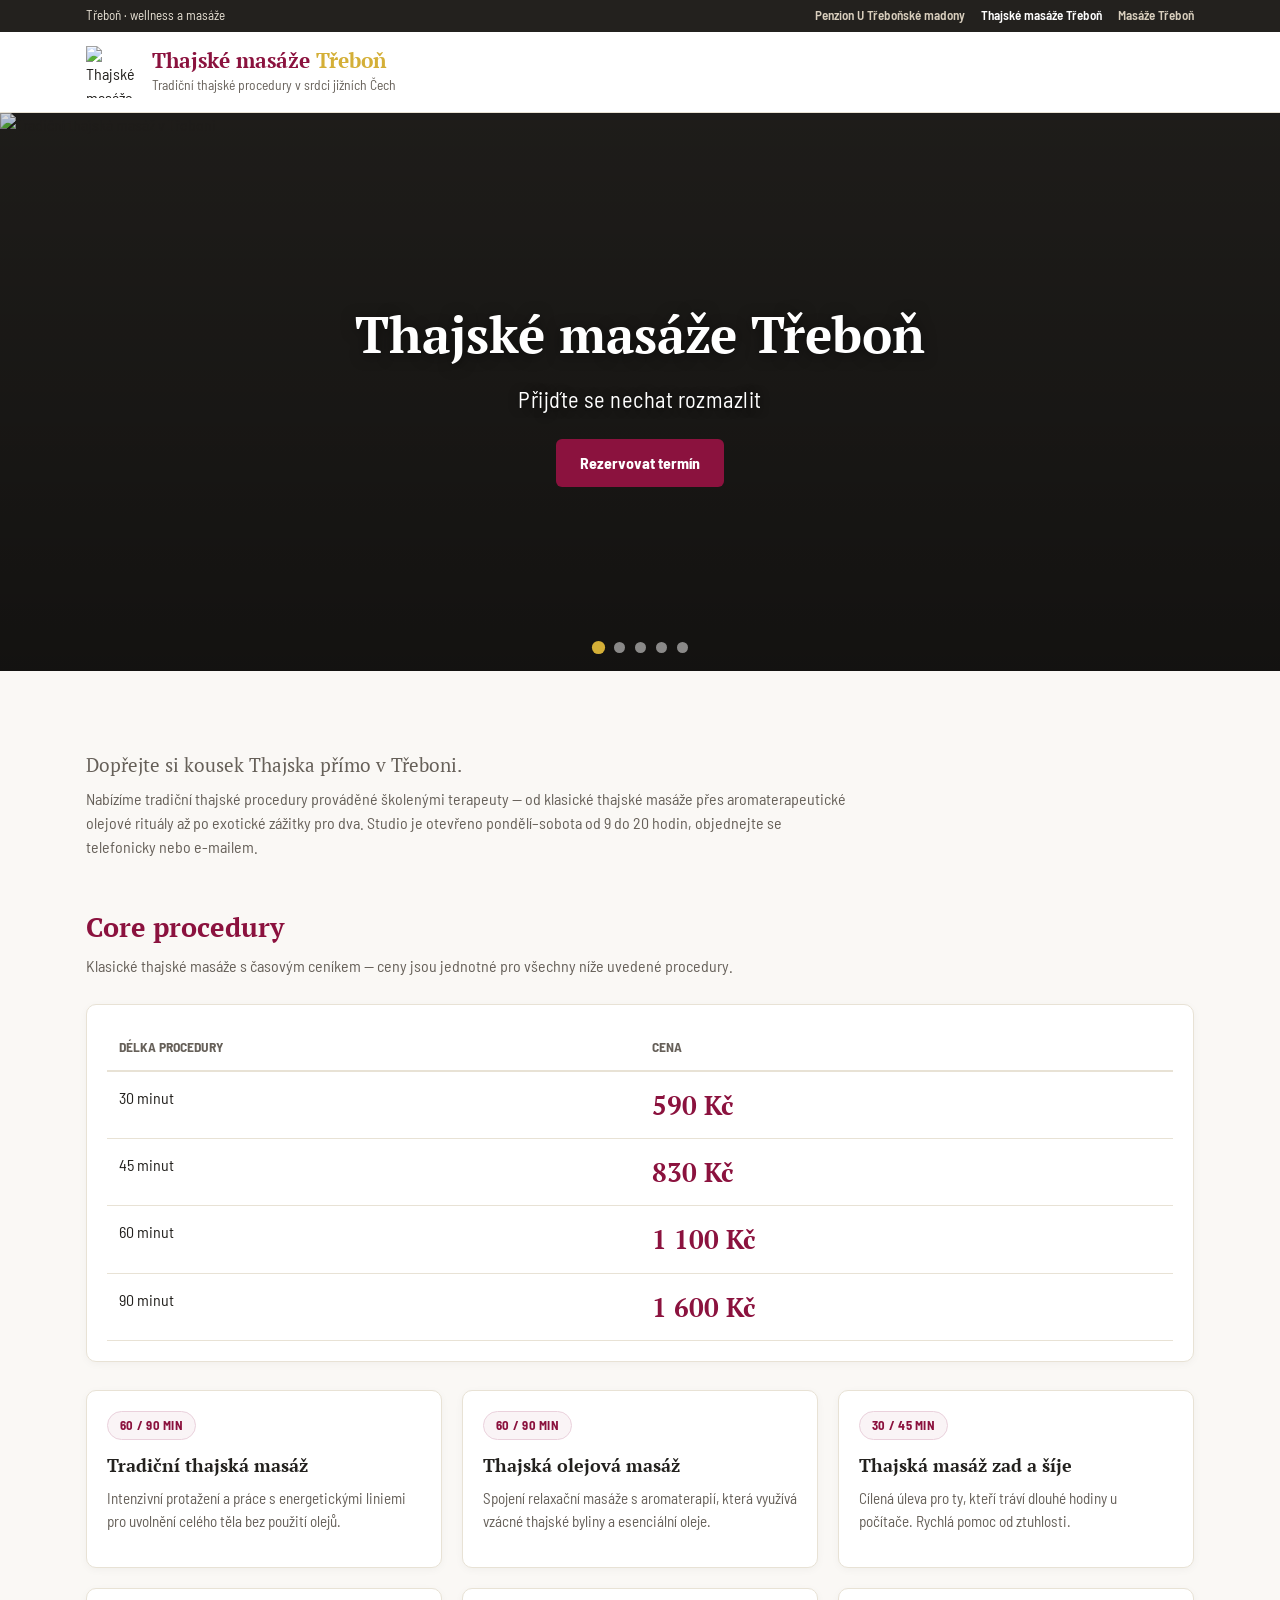
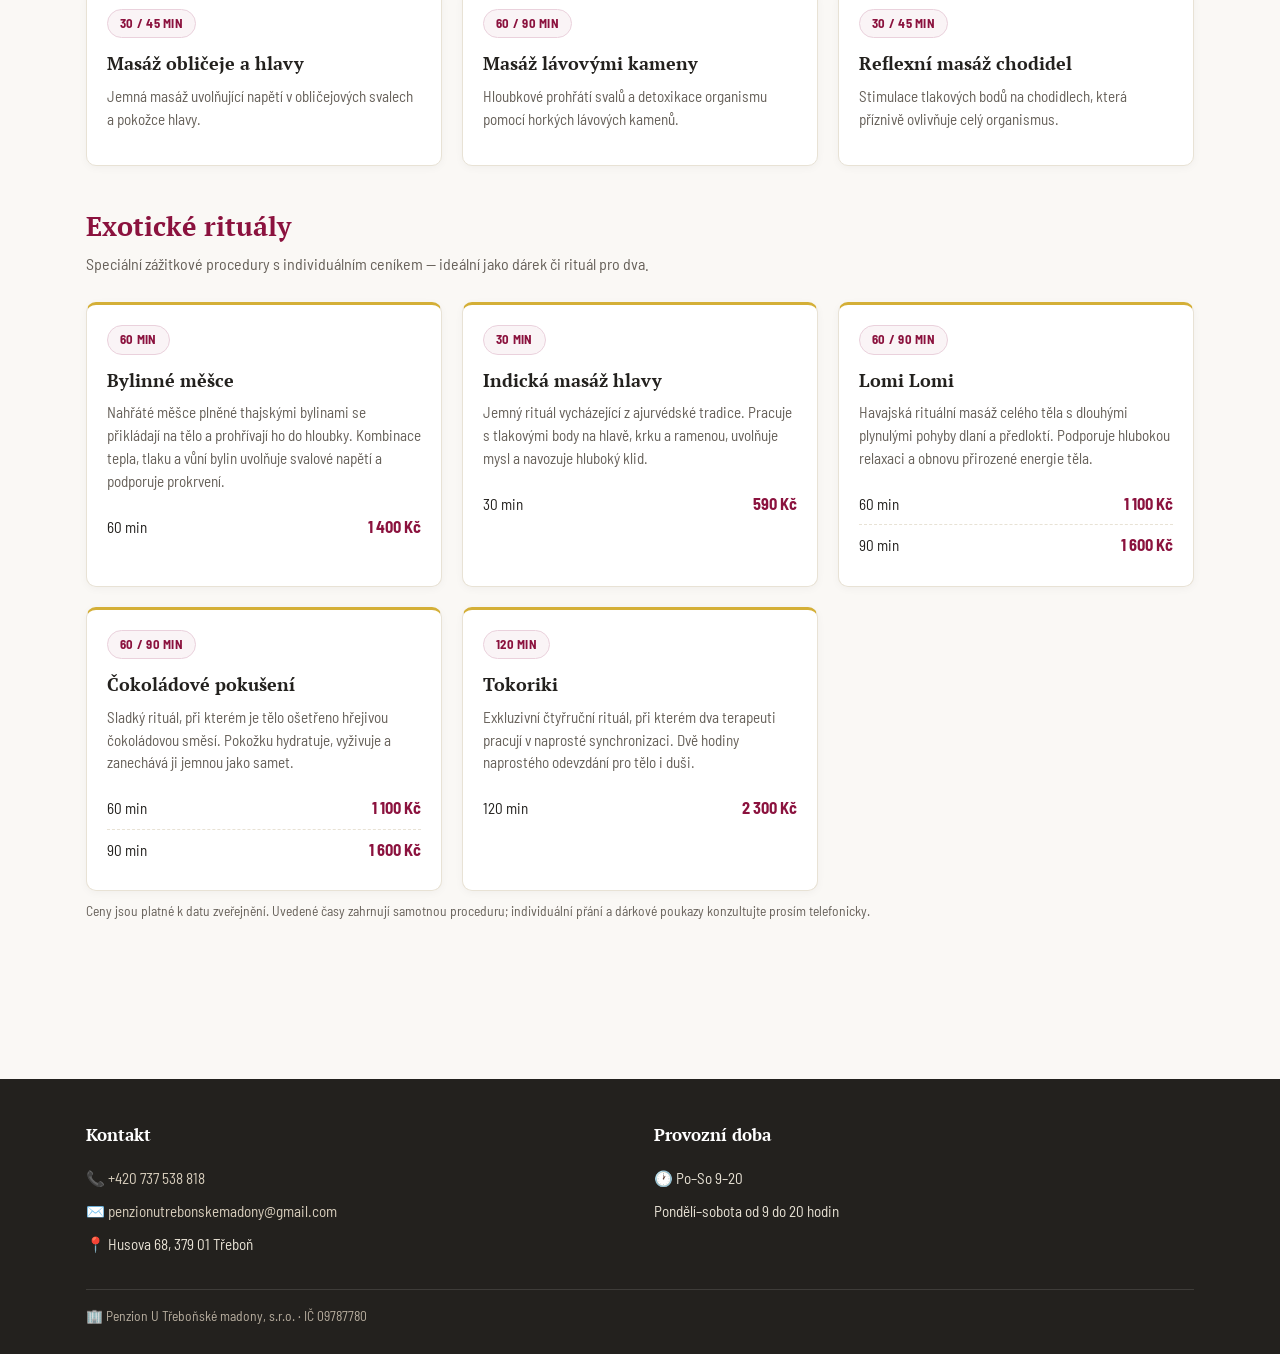
==== thai/index.html @ 55c466b2 "STEP-07: Thai SEO — JSON-LD, robots, sitemap, llms.txt, hreflang stubs" ====
<!DOCTYPE html>
<html lang="cs" data-site="thai">
<head>
  <meta charset="UTF-8">
  <meta name="viewport" content="width=device-width, initial-scale=1">
  <title>Thajské masáže Třeboň — tradiční thajské procedury | thajskemasaze-trebon.cz</title>
  <meta name="description" content="Thajské masáže v Třeboni — tradiční thajská masáž, olejová masáž, masáž lávovými kameny, exotické rituály. Otevřeno pondělí–sobota 9–20. Rezervace: +420 737 538 818.">
  <link rel="stylesheet" href="/css/design-system.css">

  <!-- ============================================================
       STEP-04 page layout — thai homepage (hero carousel, card grid,
       footer columns, spacing). Design tokens + components come from
       /css/design-system.css; page layout lives here until Phase C
       extracts common patterns into css/layout.css.
       ============================================================ -->
  <style>
    /* --- Header --- */
    .site-header {
      background: var(--color-white);
      border-bottom: 1px solid var(--color-border-light);
    }
    .header-inner {
      display: flex; align-items: center; gap: 14px;
      padding: 14px 16px;
    }
    .header-logo { width: 52px; height: 52px; flex-shrink: 0; }
    .header-title {
      font-family: var(--font-heading); font-size: 1.3rem; font-weight: 700;
      color: var(--domain-primary); margin: 0; line-height: 1.2;
    }
    .header-title span { color: var(--domain-secondary); }
    .header-tagline {
      margin: 2px 0 0; font-size: 0.85rem; color: var(--color-text-muted);
    }

    /* --- Hero carousel --- */
    .hero {
      position: relative; overflow: hidden;
      height: clamp(340px, 62vh, 580px);
      background: var(--color-text-dark);
    }
    .hero-slides { position: absolute; inset: 0; }
    .hero-slide {
      position: absolute; inset: 0; margin: 0;
      opacity: 0; transition: opacity 1.6s ease; pointer-events: none;
    }
    .hero-slide.is-active { opacity: 1; z-index: 1; pointer-events: auto; }
    .hero-slide img { width: 100%; height: 100%; object-fit: cover; display: block; }
    .hero-overlay {
      position: absolute; inset: 0; z-index: 2;
      display: flex; flex-direction: column; align-items: center; justify-content: center;
      text-align: center; color: var(--color-white);
      background: linear-gradient(180deg, rgba(0,0,0,0.15) 0%, rgba(0,0,0,0.45) 100%);
      padding: 24px;
    }
    .hero-overlay h1 {
      color: var(--color-white); margin: 0 0 10px;
      font-size: clamp(2rem, 5vw, 3.2rem);
      text-shadow: 0 2px 14px rgba(0, 0, 0, 0.5);
    }
    .hero-subtitle {
      margin: 0 0 22px; font-size: clamp(1.05rem, 2.4vw, 1.4rem);
      letter-spacing: 0.02em; text-shadow: 0 1px 10px rgba(0, 0, 0, 0.55);
    }
    .hero-dots {
      position: absolute; bottom: 18px; left: 0; right: 0; z-index: 3;
      display: flex; justify-content: center; gap: 10px;
    }
    .hero-dot {
      width: 11px; height: 11px; border-radius: 50%; border: none; padding: 0;
      background: rgba(255, 255, 255, 0.5); cursor: pointer;
      transition: background-color 0.2s ease, transform 0.2s ease;
    }
    .hero-dot:hover { background: rgba(255, 255, 255, 0.85); }
    .hero-dot.is-active { background: var(--domain-secondary); transform: scale(1.2); }

    /* --- Sections --- */
    .section { padding: 40px 0; }
    .section + .section { padding-top: 0; }
    .section h2 { color: var(--domain-primary); margin: 0 0 6px; font-size: 1.7rem; }
    .section-sub { color: var(--color-text-muted); margin: 0 0 26px; max-width: 720px; }
    .lead {
      font-family: var(--font-heading); font-size: 1.2rem;
      color: var(--color-text-dark); max-width: 760px; margin: 0 0 10px;
    }
    .intro p { color: var(--color-text-muted); max-width: 760px; margin: 0 0 8px; }

    /* --- Procedure cards --- */
    .card-grid {
      display: grid; grid-template-columns: 1fr; gap: 20px;
    }
    @media (min-width: 640px)  { .card-grid { grid-template-columns: repeat(2, 1fr); } }
    @media (min-width: 992px)  { .card-grid { grid-template-columns: repeat(3, 1fr); } }
    .card h3 { font-size: 1.12rem; margin: 0 0 8px; }
    .card .card-desc { color: var(--color-text-muted); font-size: 0.95rem; margin: 0 0 14px; }
    .price-card { margin-bottom: 28px; }
    .price-row {
      display: flex; justify-content: space-between; align-items: baseline;
      padding: 8px 0; border-bottom: 1px dashed var(--color-border-light);
      font-size: 0.95rem;
    }
    .price-row:last-child { border-bottom: 0; }
    .price-row strong { color: var(--domain-primary); font-size: 1.02rem; }
    .price-amount { color: var(--domain-primary); }
    .exotic-card { border-top: 3px solid var(--domain-secondary); }
    .price-note { font-size: 0.85rem; color: var(--color-text-muted); margin-top: 10px; }

    /* --- Footer --- */
    .site-footer {
      background: var(--color-text-dark); color: #E8E2D5;
      margin-top: 64px; padding: 44px 0 28px;
    }
    .site-footer h3 { color: var(--color-white); font-size: 1.05rem; margin: 0 0 14px; }
    .site-footer ul { list-style: none; margin: 0; padding: 0; }
    .site-footer li { padding: 5px 0; font-size: 0.95rem; }
    .site-footer a { color: #D8CEBD; text-decoration: none; }
    .site-footer a:hover { color: var(--color-white); text-decoration: underline; }
    .footer-grid { display: grid; grid-template-columns: 1fr; gap: 28px; }
    @media (min-width: 768px) { .footer-grid { grid-template-columns: 1fr 1fr; } }
    .footer-bottom {
      border-top: 1px solid rgba(255, 255, 255, 0.12);
      margin-top: 28px; padding-top: 16px;
      font-size: 0.85rem; color: #B9AFA0;
    }
  </style>

  <script src="/js/main.js" defer></script>

  <link rel="alternate" hreflang="cs" href="https://www.thajskemasaze-trebon.cz/">
  <link rel="alternate" hreflang="x-default" href="https://www.thajskemasaze-trebon.cz/">

  <script type="application/ld+json">
  {
    "@context": "https://schema.org",
    "@type": "HealthAndBeautyBusiness",
    "@id": "https://www.thajskemasaze-trebon.cz/#thai-spa",
    "name": "Thajské masáže Třeboň",
    "url": "https://www.thajskemasaze-trebon.cz",
    "telephone": "+420 737 538 818",
    "email": "penzionutrebonskemadony@gmail.com",
    "priceRange": "590–2300 CZK",
    "address": {"@type": "PostalAddress", "streetAddress": "Husova 68", "addressLocality": "Třeboň", "postalCode": "379 01", "addressCountry": "CZ"},
    "openingHoursSpecification": {"@type": "OpeningHoursSpecification", "dayOfWeek": ["Monday","Tuesday","Wednesday","Thursday","Friday","Saturday"], "opens": "09:00", "closes": "20:00"},
    "sameAs": ["https://utrebonskemadony.cz/#penzion", "https://masaze-trebon.cz/#wellness"]
  }
  </script>
</head>
<body>

  <!-- Synergy strip (Section 6.1) -->
  <nav class="synergy-bar" aria-label="Sesterské weby">
    <div class="container synergy-container">
      <span class="synergy-brand">Třeboň · wellness a masáže</span>
      <div class="synergy-links">
        <a class="synergy-link" href="https://utrebonskemadony.cz">Penzion U Třeboňské madony</a>
        <a class="synergy-link is-active" href="https://thajskemasaze-trebon.cz" aria-current="page">Thajské masáže Třeboň</a>
        <a class="synergy-link" href="https://masaze-trebon.cz">Masáže Třeboň</a>
      </div>
    </div>
  </nav>

  <!-- Header -->
  <header class="site-header">
    <div class="container header-inner">
      <img src="/img/garuda.png" alt="Thajské masáže Třeboň" class="header-logo">
      <div>
        <p class="header-title">Thajské masáže <span>Třeboň</span></p>
        <p class="header-tagline">Tradiční thajské procedury v srdci jižních Čech</p>
      </div>
    </div>
  </header>

  <!-- Hero carousel (8s interval, cross-fade — see /js/main.js) -->
  <section class="hero" aria-label="Úvodní prezentace">
    <div class="hero-slides" id="heroSlides" aria-roledescription="karusel">
      <figure class="hero-slide is-active">
        <img src="/img/photos/medium/209_medium.jpg" alt="Tradiční thajská masáž v Třeboni">
      </figure>
      <figure class="hero-slide" aria-hidden="true">
        <img src="/img/photos/medium/156_medium.jpg" alt="Relaxační thajská procedura — masáž">
      </figure>
      <figure class="hero-slide" aria-hidden="true">
        <img src="/img/photos/medium/192_medium.jpg" alt="Thajská masáž zad a šíje">
      </figure>
      <figure class="hero-slide" aria-hidden="true">
        <img src="/img/photos/medium/233_medium.jpg" alt="Masáž lávovými kameny — wellness v Třeboni">
      </figure>
      <figure class="hero-slide" aria-hidden="true">
        <img src="/img/photos/medium/175_medium.jpg" alt="Uvolňující masáž hlavy a obličeje">
      </figure>
    </div>
    <div class="hero-overlay">
      <h1>Thajské masáže Třeboň</h1>
      <p class="hero-subtitle">Přijďte se nechat rozmazlit</p>
      <a class="btn btn-primary hero-cta" href="mailto:penzionutrebonskemadony@gmail.com?subject=Rezervace%20masáže">Rezervovat termín</a>
    </div>
    <div class="hero-dots" id="heroDots" aria-label="Výběr fotografie"></div>
  </section>

  <main class="page-wrapper">

    <!-- Intro -->
    <section class="section intro">
      <div class="container">
        <p class="lead">Dopřejte si kousek Thajska přímo v Třeboni.</p>
        <p>Nabízíme tradiční thajské procedury prováděné školenými terapeuty — od klasické thajské masáže přes aromaterapeutické olejové rituály až po exotické zážitky pro dva. Studio je otevřeno pondělí–sobota od 9 do 20 hodin, objednejte se telefonicky nebo e-mailem.</p>
      </div>
    </section>

    <!-- Core procedures -->
    <section class="section" id="core">
      <div class="container">
        <h2>Core procedury</h2>
        <p class="section-sub">Klasické thajské masáže s časovým ceníkem — ceny jsou jednotné pro všechny níže uvedené procedury.</p>

        <div class="card price-card">
          <div class="card-body">
            <table class="price-table">
              <thead>
                <tr><th>Délka procedury</th><th>Cena</th></tr>
              </thead>
              <tbody>
                <tr><td>30 minut</td><td><strong class="price-amount">590 Kč</strong></td></tr>
                <tr><td>45 minut</td><td><strong class="price-amount">830 Kč</strong></td></tr>
                <tr><td>60 minut</td><td><strong class="price-amount">1 100 Kč</strong></td></tr>
                <tr><td>90 minut</td><td><strong class="price-amount">1 600 Kč</strong></td></tr>
              </tbody>
            </table>
          </div>
        </div>

        <div class="card-grid">
          <article class="card">
            <div class="card-body">
              <div class="badge-wrapper"><span class="badge badge-secondary">60 / 90 min</span></div>
              <h3>Tradiční thajská masáž</h3>
              <p class="card-desc">Intenzivní protažení a práce s energetickými liniemi pro uvolnění celého těla bez použití olejů.</p>
            </div>
          </article>

          <article class="card">
            <div class="card-body">
              <div class="badge-wrapper"><span class="badge badge-secondary">60 / 90 min</span></div>
              <h3>Thajská olejová masáž</h3>
              <p class="card-desc">Spojení relaxační masáže s aromaterapií, která využívá vzácné thajské byliny a esenciální oleje.</p>
            </div>
          </article>

          <article class="card">
            <div class="card-body">
              <div class="badge-wrapper"><span class="badge badge-secondary">30 / 45 min</span></div>
              <h3>Thajská masáž zad a šíje</h3>
              <p class="card-desc">Cílená úleva pro ty, kteří tráví dlouhé hodiny u počítače. Rychlá pomoc od ztuhlosti.</p>
            </div>
          </article>

          <article class="card">
            <div class="card-body">
              <div class="badge-wrapper"><span class="badge badge-secondary">30 / 45 min</span></div>
              <h3>Masáž obličeje a hlavy</h3>
              <p class="card-desc">Jemná masáž uvolňující napětí v obličejových svalech a pokožce hlavy.</p>
            </div>
          </article>

          <article class="card">
            <div class="card-body">
              <div class="badge-wrapper"><span class="badge badge-secondary">60 / 90 min</span></div>
              <h3>Masáž lávovými kameny</h3>
              <p class="card-desc">Hloubkové prohřátí svalů a detoxikace organismu pomocí horkých lávových kamenů.</p>
            </div>
          </article>

          <article class="card">
            <div class="card-body">
              <div class="badge-wrapper"><span class="badge badge-secondary">30 / 45 min</span></div>
              <h3>Reflexní masáž chodidel</h3>
              <p class="card-desc">Stimulace tlakových bodů na chodidlech, která příznivě ovlivňuje celý organismus.</p>
            </div>
          </article>
        </div>
      </div>
    </section>

    <!-- Exotic rituals -->
    <section class="section" id="exotic">
      <div class="container">
        <h2>Exotické rituály</h2>
        <p class="section-sub">Speciální zážitkové procedury s individuálním ceníkem — ideální jako dárek či rituál pro dva.</p>

        <div class="card-grid">
          <article class="card exotic-card">
            <div class="card-body">
              <div class="badge-wrapper"><span class="badge badge-secondary">60 min</span></div>
              <h3>Bylinné měšce</h3>
              <!-- TEMPORARY TEXT — will be polished later -->
              <p class="card-desc">Nahřáté měšce plněné thajskými bylinami se přikládají na tělo a prohřívají ho do hloubky. Kombinace tepla, tlaku a vůní bylin uvolňuje svalové napětí a podporuje prokrvení.</p>
              <div class="price-row"><span>60 min</span><strong>1 400 Kč</strong></div>
            </div>
          </article>

          <article class="card exotic-card">
            <div class="card-body">
              <div class="badge-wrapper"><span class="badge badge-secondary">30 min</span></div>
              <h3>Indická masáž hlavy</h3>
              <!-- TEMPORARY TEXT — will be polished later -->
              <p class="card-desc">Jemný rituál vycházející z ajurvédské tradice. Pracuje s tlakovými body na hlavě, krku a ramenou, uvolňuje mysl a navozuje hluboký klid.</p>
              <div class="price-row"><span>30 min</span><strong>590 Kč</strong></div>
            </div>
          </article>

          <article class="card exotic-card">
            <div class="card-body">
              <div class="badge-wrapper"><span class="badge badge-secondary">60 / 90 min</span></div>
              <h3>Lomi Lomi</h3>
              <!-- TEMPORARY TEXT — will be polished later -->
              <p class="card-desc">Havajská rituální masáž celého těla s dlouhými plynulými pohyby dlaní a předloktí. Podporuje hlubokou relaxaci a obnovu přirozené energie těla.</p>
              <div class="price-row"><span>60 min</span><strong>1 100 Kč</strong></div>
              <div class="price-row"><span>90 min</span><strong>1 600 Kč</strong></div>
            </div>
          </article>

          <article class="card exotic-card">
            <div class="card-body">
              <div class="badge-wrapper"><span class="badge badge-secondary">60 / 90 min</span></div>
              <h3>Čokoládové pokušení</h3>
              <!-- TEMPORARY TEXT — will be polished later -->
              <p class="card-desc">Sladký rituál, při kterém je tělo ošetřeno hřejivou čokoládovou směsí. Pokožku hydratuje, vyživuje a zanechává ji jemnou jako samet.</p>
              <div class="price-row"><span>60 min</span><strong>1 100 Kč</strong></div>
              <div class="price-row"><span>90 min</span><strong>1 600 Kč</strong></div>
            </div>
          </article>

          <article class="card exotic-card">
            <div class="card-body">
              <div class="badge-wrapper"><span class="badge badge-secondary">120 min</span></div>
              <h3>Tokoriki</h3>
              <!-- TEMPORARY TEXT — will be polished later -->
              <p class="card-desc">Exkluzivní čtyřruční rituál, při kterém dva terapeuti pracují v naprosté synchronizaci. Dvě hodiny naprostého odevzdání pro tělo i duši.</p>
              <div class="price-row"><span>120 min</span><strong>2 300 Kč</strong></div>
            </div>
          </article>
        </div>

        <p class="price-note">Ceny jsou platné k datu zveřejnění. Uvedené časy zahrnují samotnou proceduru; individuální přání a dárkové poukazy konzultujte prosím telefonicky.</p>
      </div>
    </section>

  </main>

  <!-- Footer -->
  <footer class="site-footer">
    <div class="container">
      <div class="footer-grid">
        <div class="footer-col">
          <h3>Kontakt</h3>
          <ul>
            <li>📞 <a href="tel:+420737538818">+420 737 538 818</a></li>
            <li>✉️ <a href="mailto:penzionutrebonskemadony@gmail.com">penzionutrebonskemadony@gmail.com</a></li>
            <li>📍 Husova 68, 379 01 Třeboň</li>
          </ul>
        </div>
        <div class="footer-col">
          <h3>Provozní doba</h3>
          <ul>
            <li>🕐 Po–So 9–20</li>
            <li>Pondělí–sobota od 9 do 20 hodin</li>
          </ul>
        </div>
      </div>
      <div class="footer-bottom">
        🏢 Penzion U Třeboňské madony, s.r.o. · IČ 09787780
      </div>
    </div>
  </footer>

</body>
</html>
---- css/design-system.css ----
/* ============================================================
   design-system.css — Shared stylesheet for all trebon-sites
   domains: penzion | thai | masaze
   Canonical source: NEW_V5_design_specification.md
   ============================================================ */

/* --- 1. @font-face Declarations (Section 2.5) --- */
@font-face {
  font-family: 'PT Serif';
  src: url('/fonts/pt-serif-400.woff2') format('woff2');
  font-weight: 400;
  font-display: swap;
}
@font-face {
  font-family: 'PT Serif';
  src: url('/fonts/pt-serif-700.woff2') format('woff2');
  font-weight: 700;
  font-display: swap;
}
@font-face {
  font-family: 'Barlow Semi Condensed';
  src: url('/fonts/barlow-semi-condensed-400.woff2') format('woff2');
  font-weight: 400;
  font-display: swap;
}
@font-face {
  font-family: 'Barlow Semi Condensed';
  src: url('/fonts/barlow-semi-condensed-600.woff2') format('woff2');
  font-weight: 600;
  font-display: swap;
}
@font-face {
  font-family: 'Barlow Semi Condensed';
  src: url('/fonts/barlow-semi-condensed-700.woff2') format('woff2');
  font-weight: 700;
  font-display: swap;
}

/* --- 2. :root Design Tokens (Section 2.3) --- */
:root {
  /* Typography */
  --font-heading: 'PT Serif', Georgia, serif;
  --font-body: 'Barlow Semi Condensed', -apple-system, BlinkMacSystemFont, sans-serif;

  /* Shared Neutrals */
  --color-bg-main: #FAF8F5;
  --color-text-dark: #23211E;
  --color-text-muted: #666059;
  --color-border-light: #E8E2D5;
  --color-border-dark: #D8D2C5;
  --color-white: #FFFFFF;
  --color-gold: #C5A059;
  --color-success: #2B8A3E;
  --color-error: #C92A2A;
  --color-error-bg: #FFF5F5;

  /* DOMAIN 1: utrebonskemadony.cz (Penzion) */
  --penzion-primary: #D9532F;
  --penzion-primary-hover: #B83E1E;
  --penzion-secondary: #E89A24;
  --penzion-accent-green: #3A6B52;
  --penzion-card-bg: #FDF4ED;
  --penzion-border: #F2D5C4;

  /* DOMAIN 2: thajskemasaze-trebon.cz (Thai Spa) */
  --thai-primary: #8B123E;
  --thai-primary-hover: #6E0E31;
  --thai-secondary: #D4AF37;
  --thai-accent-subtle: #6D1B48;
  --thai-card-bg: #FAF4F6;
  --thai-border: #EAD1DC;

  /* DOMAIN 3: masaze-trebon.cz (Classic Wellness JT) */
  --masaze-primary: #D86C45;
  --masaze-primary-hover: #B7522D;
  --masaze-secondary: #8C2424;
  --masaze-card-bg: #FAF0EC;
  --masaze-border: #EED7CE;

  /* Elevation Shadows */
  --shadow-sm: 0 2px 8px rgba(0, 0, 0, 0.04);
  --shadow-md: 0 8px 24px rgba(0, 0, 0, 0.06);
  --shadow-lg: 0 16px 40px rgba(0, 0, 0, 0.12);

  /* Border Radii */
  --radius-sm: 6px;
  --radius-md: 10px;
  --radius-lg: 16px;
  --radius-full: 9999px;
}

/* --- 3. [data-site] Alias Blocks (Section 2.3) --- */
[data-site="penzion"] {
  --domain-primary: var(--penzion-primary);
  --domain-primary-hover: var(--penzion-primary-hover);
  --domain-secondary: var(--penzion-secondary);
  --domain-card-bg: var(--penzion-card-bg);
  --domain-border: var(--penzion-border);
}
[data-site="thai"] {
  --domain-primary: var(--thai-primary);
  --domain-primary-hover: var(--thai-primary-hover);
  --domain-secondary: var(--thai-secondary);
  --domain-card-bg: var(--thai-card-bg);
  --domain-border: var(--thai-border);
}
[data-site="masaze"] {
  --domain-primary: var(--masaze-primary);
  --domain-primary-hover: var(--masaze-primary-hover);
  --domain-secondary: var(--masaze-secondary);
  --domain-card-bg: var(--masaze-card-bg);
  --domain-border: var(--masaze-border);
}

/* --- 4. Component CSS --- */

/* 4.1 Buttons (Section 4.6) */
.btn {
  display: inline-flex; align-items: center; justify-content: center;
  height: 48px; padding: 0 24px; border-radius: var(--radius-sm);
  font-family: var(--font-body); font-weight: 700; font-size: 1rem;
  text-decoration: none; border: none; cursor: pointer;
  transition: background-color 0.15s ease, transform 0.1s ease;
}
.btn-primary { background: var(--domain-primary); color: var(--color-white); }
.btn-primary:hover { background: var(--domain-primary-hover); }
.btn-primary:active { transform: translateY(1px); }
.btn-secondary {
  background: transparent; color: var(--domain-primary);
  border: 1.5px solid var(--domain-primary);
}
.btn-secondary:hover { background: var(--domain-card-bg); }

/* 4.2 Badges (Section 4.6) */
.badge-wrapper { display: flex; flex-wrap: wrap; gap: 8px; margin-bottom: 12px; }
.badge {
  display: inline-block; padding: 4px 12px; border-radius: var(--radius-full);
  font-size: 0.8rem; font-weight: 700; text-transform: uppercase; letter-spacing: 0.02em;
}
.badge-primary { background: var(--domain-primary); color: var(--color-white); }
.badge-secondary {
  background: var(--domain-card-bg); color: var(--domain-primary);
  border: 1px solid var(--domain-border);
}
.cross-perk-badge {
  display: inline-flex; align-items: center; gap: 6px; margin-top: 6px;
  font-size: 0.82rem; font-weight: 600; color: var(--color-success);
}

/* 4.3 Price Box / Table (Section 4.6) */
.price-box { margin: 16px 0; }
.price-amount {
  font-family: var(--font-heading); font-size: 1.6rem; font-weight: 700;
  color: var(--domain-primary);
}
.price-amount span {
  font-family: var(--font-body); font-size: 0.9rem; font-weight: 400;
  color: var(--color-text-muted);
}
.price-table { width: 100%; border-collapse: collapse; }
.price-table th {
  text-align: left; padding: 12px; font-size: 0.85rem; text-transform: uppercase;
  color: var(--color-text-muted); border-bottom: 2px solid var(--color-border-light);
}
.price-table td {
  padding: 14px 12px; border-bottom: 1px solid var(--color-border-light);
  vertical-align: top;
}

/* 4.4 Cards (Section 4.6) */
.card {
  background: var(--color-white); border: 1px solid var(--color-border-light);
  border-radius: var(--radius-md); box-shadow: var(--shadow-sm); overflow: hidden;
}
.card-body { padding: 20px; }
.brand-bar {
  display: flex; align-items: center; gap: 12px; padding: 16px 20px;
  background: var(--domain-card-bg);
}
.brand-bar img { width: 40px; height: 40px; flex-shrink: 0; }
.brand-info span {
  display: block; font-size: 0.8rem; color: var(--color-text-muted);
}

/* 4.5 Accordion (Section 4.6) */
.accordion-item { border-bottom: 1px solid var(--color-border-light); }
.accordion-header {
  display: flex; justify-content: space-between; align-items: center;
  padding: 16px 4px; cursor: pointer; font-weight: 700; list-style: none;
}
.accordion-header::-webkit-details-marker { display: none; }
.accordion-icon { color: var(--domain-primary); font-size: 1.3rem; line-height: 1; }
.accordion-item[open] .accordion-icon { transform: rotate(45deg); }
.accordion-content { padding: 0 4px 16px; color: var(--color-text-muted); }

/* 4.6 Safety / Callout Box (Section 4.6) */
.safety-box { display: grid; grid-template-columns: 1fr; gap: 16px; margin: 24px 0; }
@media (min-width: 768px) { .safety-box { grid-template-columns: 1fr 1fr; } }
.callout-indication, .callout-contraindication { padding: 16px; border-radius: var(--radius-md); }
.callout-indication { background: #F0F7F2; border: 1px solid #C7E0CE; }
.callout-contraindication { background: var(--color-error-bg); border: 1px solid #F3C6C6; }
.callout-title { font-weight: 700; margin-bottom: 8px; }
.callout-list { padding-left: 18px; }
.callout-list li { margin-bottom: 4px; }

/* 4.7 Testimonial Card (Section 4.6) */
.testimonial-card {
  background: var(--domain-card-bg);
  border-left: 3px solid var(--domain-primary);
  border-radius: var(--radius-md);
  padding: 20px 24px;
  margin: 0;
}
.testimonial-quote {
  font-family: var(--font-heading);
  font-size: 1.1rem;
  font-style: italic;
  color: var(--color-text-dark);
  margin-bottom: 12px;
}
.testimonial-author { display: flex; flex-direction: column; }
.testimonial-name { font-weight: 700; font-size: 0.9rem; }
.testimonial-meta { font-size: 0.82rem; color: var(--color-text-muted); }

/* 4.8 Bio Card (E-E-A-T) (Section 4.6) */
.bio-card {
  display: flex; gap: 16px; align-items: flex-start; padding: 20px;
  background: var(--domain-card-bg); border-radius: var(--radius-md);
}
.avatar-circle {
  width: 56px; height: 56px; border-radius: 50%; background: var(--domain-primary);
  color: var(--color-white); display: flex; align-items: center; justify-content: center;
  font-family: var(--font-heading); font-weight: 700; flex-shrink: 0; font-size: 1.1rem;
}
.bio-card h4 { font-family: var(--font-heading); }
.bio-card .role {
  color: var(--domain-primary); font-weight: 600; font-size: 0.9rem; margin: 2px 0 6px;
}
.bio-card .desc { color: var(--color-text-muted); font-size: 0.95rem; }

/* --- 5. Form Controls (Section 5.1) --- */
.form-group {
  display: flex; flex-direction: column; gap: 6px; margin-bottom: 16px;
}
.form-label {
  font-family: var(--font-body); font-size: 0.88rem; font-weight: 700;
  color: var(--color-text-dark);
}
.form-control {
  width: 100%; height: 48px; padding: 0 14px;
  background-color: var(--color-white); border: 1px solid var(--color-border-dark);
  border-radius: var(--radius-sm); font-family: var(--font-body);
  font-size: 1rem; color: var(--color-text-dark);
  transition: border-color 0.15s ease, box-shadow 0.15s ease;
}
.form-control:focus {
  outline: none; border-color: var(--domain-primary);
  box-shadow: 0 0 0 3px color-mix(in srgb, var(--domain-primary) 20%, transparent);
}
.form-control.is-invalid {
  border-color: var(--color-error);
  background-color: var(--color-error-bg);
}
.field-error-msg {
  font-size: 0.85rem; font-weight: 600; color: var(--color-error);
  display: flex; align-items: center; gap: 4px;
}

/* --- 6. Synergy Bar Navigation (Section 6.1) --- */
.synergy-bar {
  background-color: var(--color-text-dark);
  color: #E8E2D5;
  font-size: 0.82rem;
  padding: 6px 0;
}
.synergy-container {
  display: flex; align-items: center; justify-content: space-between;
}
.synergy-links { display: flex; gap: 16px; }
.synergy-link {
  color: #D8CEBD; text-decoration: none; font-weight: 600;
  transition: color 0.15s ease;
}
.synergy-link:hover,
.synergy-link.is-active { color: var(--color-white); }

/* --- 7. Accessibility (Section 8.1) --- */
:focus-visible {
  outline: 3px solid var(--domain-primary);
  outline-offset: 3px;
  border-radius: 4px;
}
:focus:not(:focus-visible) { outline: none; }

@media (prefers-reduced-motion: reduce) {
  *,
  *::before,
  *::after {
    animation-duration: 0.01ms !important;
    animation-iteration-count: 1 !important;
    transition-duration: 0.01ms !important;
    scroll-behavior: auto !important;
  }
}

/* --- 8. Responsive Layout (Section 9.2) --- */
*, *::before, *::after { box-sizing: border-box; }
.container { width: 100%; max-width: 1140px; margin: 0 auto; padding: 0 16px; }
.page-wrapper { padding: 24px 0 100px 0; }
@media (min-width: 992px) { .page-wrapper { padding: 40px 0; } }

.layout-grid { display: grid; grid-template-columns: 1fr; gap: 32px; }
@media (min-width: 992px) { .layout-grid { grid-template-columns: 1fr 380px; } }

/* Tablet sidebar card (768–991px) */
.tablet-sidebar-card { display: none; }
@media (min-width: 768px) and (max-width: 991px) {
  .tablet-sidebar-card {
    display: block; background: var(--color-white);
    border: 1px solid var(--color-border-light); border-radius: var(--radius-md);
    padding: 24px; margin-top: 24px; box-shadow: var(--shadow-sm);
  }
  .mobile-bottom-bar { display: none; }
}

/* Desktop sidebar (992px+) */
.desktop-sidebar { display: none; }
@media (min-width: 992px) {
  .desktop-sidebar { display: block; }
  .booking-card {
    position: sticky; top: 88px; background: var(--color-white);
    border: 1px solid var(--color-border-light); border-radius: var(--radius-md);
    padding: 24px; box-shadow: var(--shadow-md);
  }
}

/* Mobile bottom bar (< 768px) */
.mobile-bottom-bar {
  position: fixed; bottom: 0; left: 0; right: 0; z-index: 100;
  background: var(--color-white); border-top: 1px solid var(--color-border-light);
  padding: 12px 16px; display: flex; align-items: center;
  justify-content: space-between; box-shadow: 0 -4px 20px rgba(0,0,0,0.08);
}
@media (min-width: 768px) { .mobile-bottom-bar { display: none; } }

/* Mobile slide-up drawer */
.mobile-modal-overlay {
  position: fixed; inset: 0; background: rgba(0, 0, 0, 0.5); z-index: 200;
  opacity: 0; pointer-events: none; transition: opacity 0.25s ease;
}
.mobile-modal-overlay.is-active { opacity: 1; pointer-events: auto; }
.mobile-sheet {
  position: fixed; bottom: -100%; left: 0; right: 0; z-index: 201;
  background: var(--color-white); border-radius: var(--radius-lg) var(--radius-lg) 0 0;
  padding: 24px 20px 32px 20px;
  transition: bottom 0.3s cubic-bezier(0.4, 0, 0.2, 1);
}
.mobile-sheet.is-active { bottom: 0; }

/* --- 9. Season Matrix Table (Section 10.5.5) --- */
.price-caveat {
  font-size: 0.85rem; color: var(--color-text-muted); margin-top: 8px;
}
.season-matrix th { background: var(--domain-card-bg); }

/* --- 10. Punzen/base styles --- */
body {
  margin: 0; padding: 0;
  background-color: var(--color-bg-main);
  font-family: var(--font-body);
  color: var(--color-text-dark);
  line-height: 1.5;
}
h1, h2, h3, h4, h5, h6 { font-family: var(--font-heading); }
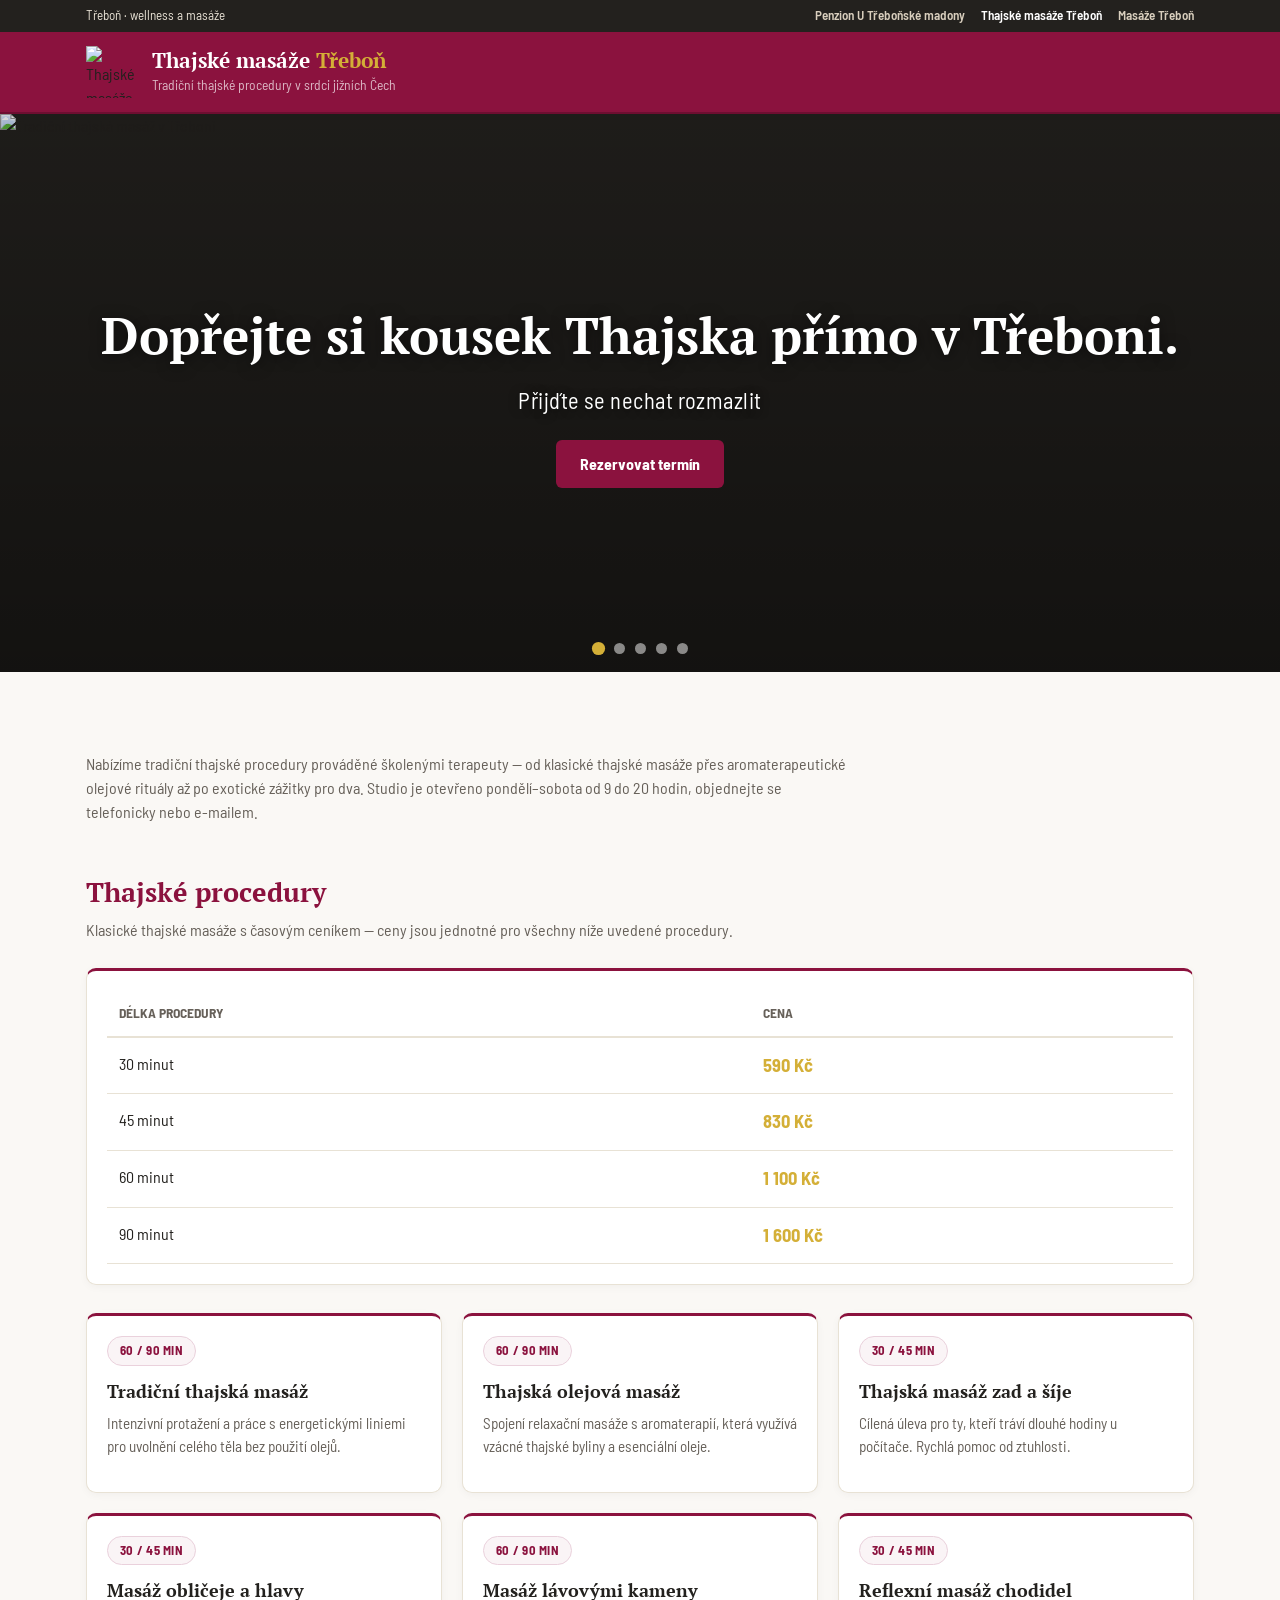
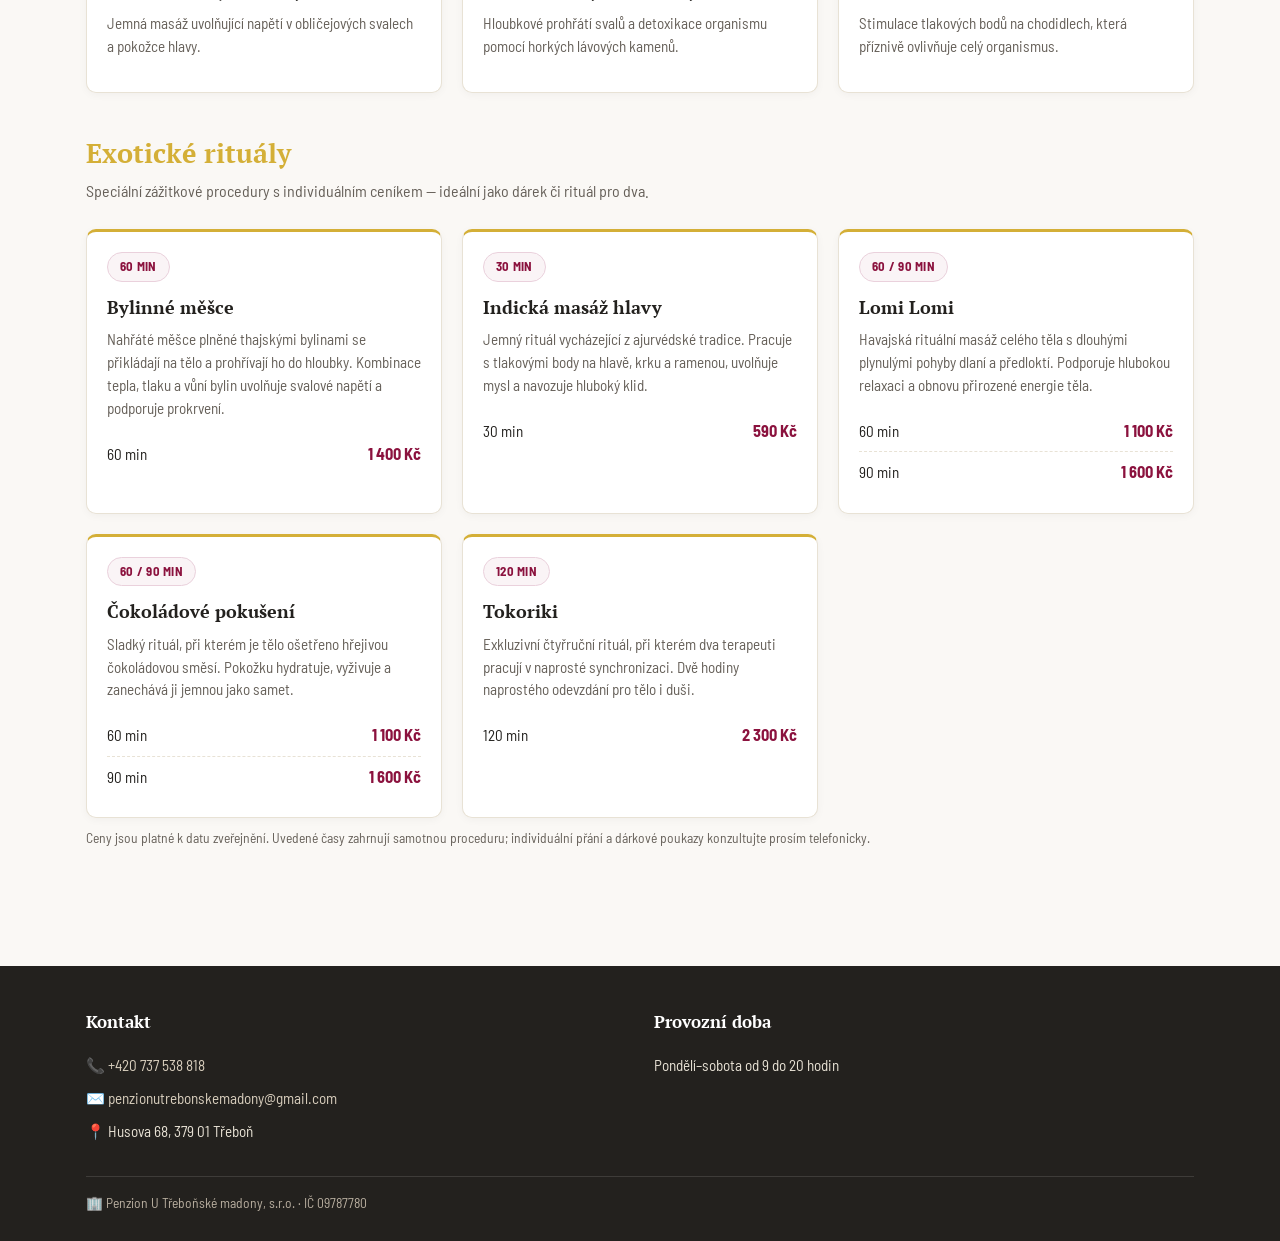
==== commit eb479bab: "STEP-04-REV1: Thai visual refinements — dark header, hero text, card borders, price scale, footer cl" ====
--- a/thai/index.html
+++ b/thai/index.html
@@ -16,8 +16,8 @@
   <style>
     /* --- Header --- */
     .site-header {
-      background: var(--color-white);
-      border-bottom: 1px solid var(--color-border-light);
+      background: var(--thai-primary);
+      border-bottom: 2px solid var(--thai-primary-hover);
     }
     .header-inner {
       display: flex; align-items: center; gap: 14px;
@@ -26,11 +26,11 @@
     .header-logo { width: 52px; height: 52px; flex-shrink: 0; }
     .header-title {
       font-family: var(--font-heading); font-size: 1.3rem; font-weight: 700;
-      color: var(--domain-primary); margin: 0; line-height: 1.2;
+      color: var(--color-white); margin: 0; line-height: 1.2;
     }
     .header-title span { color: var(--domain-secondary); }
     .header-tagline {
-      margin: 2px 0 0; font-size: 0.85rem; color: var(--color-text-muted);
+      margin: 2px 0 0; font-size: 0.85rem; color: rgba(255,255,255,0.7);
     }
 
     /* --- Hero carousel --- */
@@ -101,14 +101,23 @@
     }
     .price-row:last-child { border-bottom: 0; }
     .price-row strong { color: var(--domain-primary); font-size: 1.02rem; }
-    .price-amount { color: var(--domain-primary); }
+    .price-amount {
+      font-family: var(--font-body);
+      font-size: 1.15rem;
+      font-weight: 700;
+      color: var(--domain-secondary);
+    }
     .exotic-card { border-top: 3px solid var(--domain-secondary); }
+    /* Ruby top border for core procedure cards */
+    #core .card {
+      border-top: 3px solid var(--thai-primary);
+    }
     .price-note { font-size: 0.85rem; color: var(--color-text-muted); margin-top: 10px; }
 
     /* --- Footer --- */
     .site-footer {
       background: var(--color-text-dark); color: #E8E2D5;
-      margin-top: 64px; padding: 44px 0 28px;
+      margin-top: 24px; padding: 44px 0 28px;
     }
     .site-footer h3 { color: var(--color-white); font-size: 1.05rem; margin: 0 0 14px; }
     .site-footer ul { list-style: none; margin: 0; padding: 0; }
@@ -190,7 +199,7 @@
       </figure>
     </div>
     <div class="hero-overlay">
-      <h1>Thajské masáže Třeboň</h1>
+      <h1>Dopřejte si kousek Thajska přímo v Třeboni.</h1>
       <p class="hero-subtitle">Přijďte se nechat rozmazlit</p>
       <a class="btn btn-primary hero-cta" href="mailto:penzionutrebonskemadony@gmail.com?subject=Rezervace%20masáže">Rezervovat termín</a>
     </div>
@@ -202,7 +211,6 @@
     <!-- Intro -->
     <section class="section intro">
       <div class="container">
-        <p class="lead">Dopřejte si kousek Thajska přímo v Třeboni.</p>
         <p>Nabízíme tradiční thajské procedury prováděné školenými terapeuty — od klasické thajské masáže přes aromaterapeutické olejové rituály až po exotické zážitky pro dva. Studio je otevřeno pondělí–sobota od 9 do 20 hodin, objednejte se telefonicky nebo e-mailem.</p>
       </div>
     </section>
@@ -210,7 +218,7 @@
     <!-- Core procedures -->
     <section class="section" id="core">
       <div class="container">
-        <h2>Core procedury</h2>
+        <h2 style="color: var(--thai-primary)">Thajské procedury</h2>
         <p class="section-sub">Klasické thajské masáže s časovým ceníkem — ceny jsou jednotné pro všechny níže uvedené procedury.</p>
 
         <div class="card price-card">
@@ -284,7 +292,7 @@
     <!-- Exotic rituals -->
     <section class="section" id="exotic">
       <div class="container">
-        <h2>Exotické rituály</h2>
+        <h2 style="color: var(--domain-secondary)">Exotické rituály</h2>
         <p class="section-sub">Speciální zážitkové procedury s individuálním ceníkem — ideální jako dárek či rituál pro dva.</p>
 
         <div class="card-grid">
@@ -362,7 +370,6 @@
         <div class="footer-col">
           <h3>Provozní doba</h3>
           <ul>
-            <li>🕐 Po–So 9–20</li>
             <li>Pondělí–sobota od 9 do 20 hodin</li>
           </ul>
         </div>
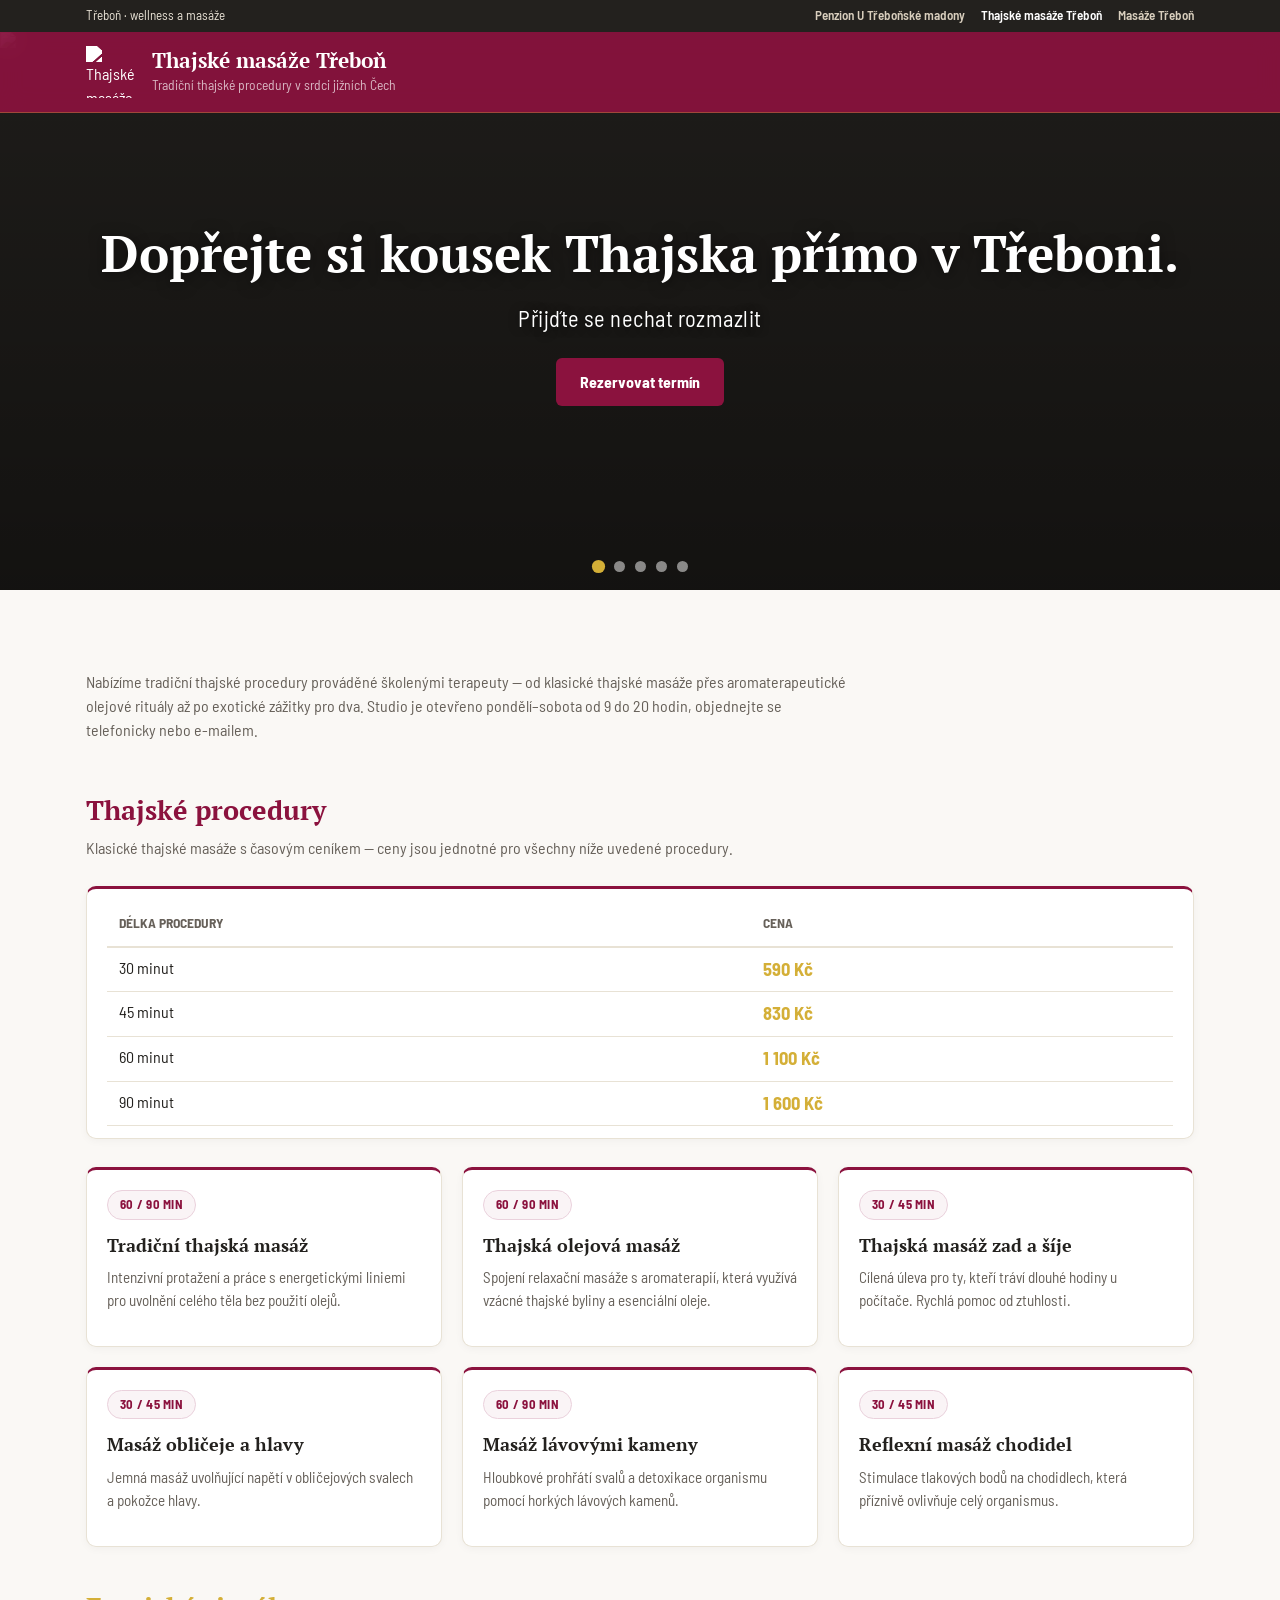
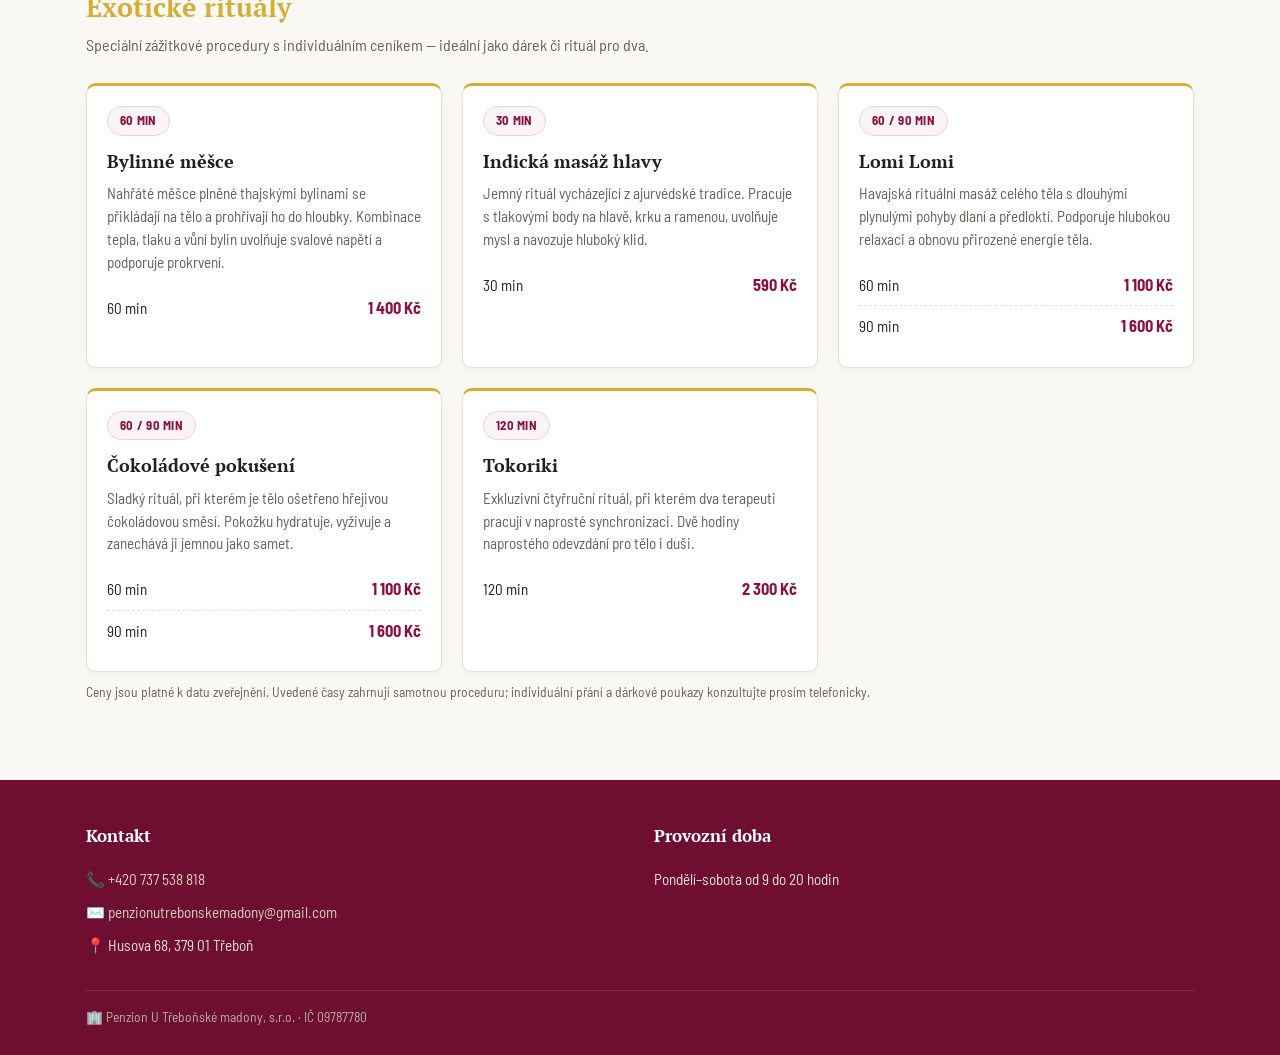
==== commit 963762a0: "STEP-04-REV2: Header overlay hero with backdrop-blur, dark footer, compact prices, single-color head" ====
--- a/thai/index.html
+++ b/thai/index.html
@@ -16,19 +16,23 @@
   <style>
     /* --- Header --- */
     .site-header {
-      background: var(--thai-primary);
-      border-bottom: 2px solid var(--thai-primary-hover);
+      position: absolute;
+      top: 0; left: 0; right: 0; z-index: 10;
+      background-color: rgba(139, 18, 62, 0.92);
+      backdrop-filter: blur(12px);
+      -webkit-backdrop-filter: blur(12px);
+      border-bottom: 1px solid rgba(212, 175, 55, 0.35);
     }
     .header-inner {
       display: flex; align-items: center; gap: 14px;
       padding: 14px 16px;
     }
-    .header-logo { width: 52px; height: 52px; flex-shrink: 0; }
+    .header-logo { width: 52px; height: 52px; flex-shrink: 0; filter: brightness(0) invert(1); }
     .header-title {
       font-family: var(--font-heading); font-size: 1.3rem; font-weight: 700;
       color: var(--color-white); margin: 0; line-height: 1.2;
     }
-    .header-title span { color: var(--domain-secondary); }
+    .header-title span { color: var(--color-white); }
     .header-tagline {
       margin: 2px 0 0; font-size: 0.85rem; color: rgba(255,255,255,0.7);
     }
@@ -36,6 +40,7 @@
     /* --- Hero carousel --- */
     .hero {
       position: relative; overflow: hidden;
+      padding-top: 72px;
       height: clamp(340px, 62vh, 580px);
       background: var(--color-text-dark);
     }
@@ -114,9 +119,20 @@
     }
     .price-note { font-size: 0.85rem; color: var(--color-text-muted); margin-top: 10px; }
 
+    /* Compact price table overrides */
+    .price-card .card-body {
+      padding: 12px 20px;
+    }
+    .price-table td {
+      padding: 8px 12px;
+    }
+
     /* --- Footer --- */
+    .page-wrapper {
+      padding-bottom: 0;
+    }
     .site-footer {
-      background: var(--color-text-dark); color: #E8E2D5;
+      background: var(--thai-primary-hover); color: #E8E2D5;
       margin-top: 24px; padding: 44px 0 28px;
     }
     .site-footer h3 { color: var(--color-white); font-size: 1.05rem; margin: 0 0 14px; }
@@ -168,19 +184,20 @@
     </div>
   </nav>
 
-  <!-- Header -->
-  <header class="site-header">
-    <div class="container header-inner">
-      <img src="/img/garuda.png" alt="Thajské masáže Třeboň" class="header-logo">
-      <div>
-        <p class="header-title">Thajské masáže <span>Třeboň</span></p>
-        <p class="header-tagline">Tradiční thajské procedury v srdci jižních Čech</p>
-      </div>
-    </div>
-  </header>
-
   <!-- Hero carousel (8s interval, cross-fade — see /js/main.js) -->
   <section class="hero" aria-label="Úvodní prezentace">
+
+    <!-- Header (overlay on hero) -->
+    <header class="site-header">
+      <div class="container header-inner">
+        <img src="/img/garuda.png" alt="Thajské masáže Třeboň" class="header-logo">
+        <div>
+          <p class="header-title">Thajské masáže <span>Třeboň</span></p>
+          <p class="header-tagline">Tradiční thajské procedury v srdci jižních Čech</p>
+        </div>
+      </div>
+    </header>
+
     <div class="hero-slides" id="heroSlides" aria-roledescription="karusel">
       <figure class="hero-slide is-active">
         <img src="/img/photos/medium/209_medium.jpg" alt="Tradiční thajská masáž v Třeboni">
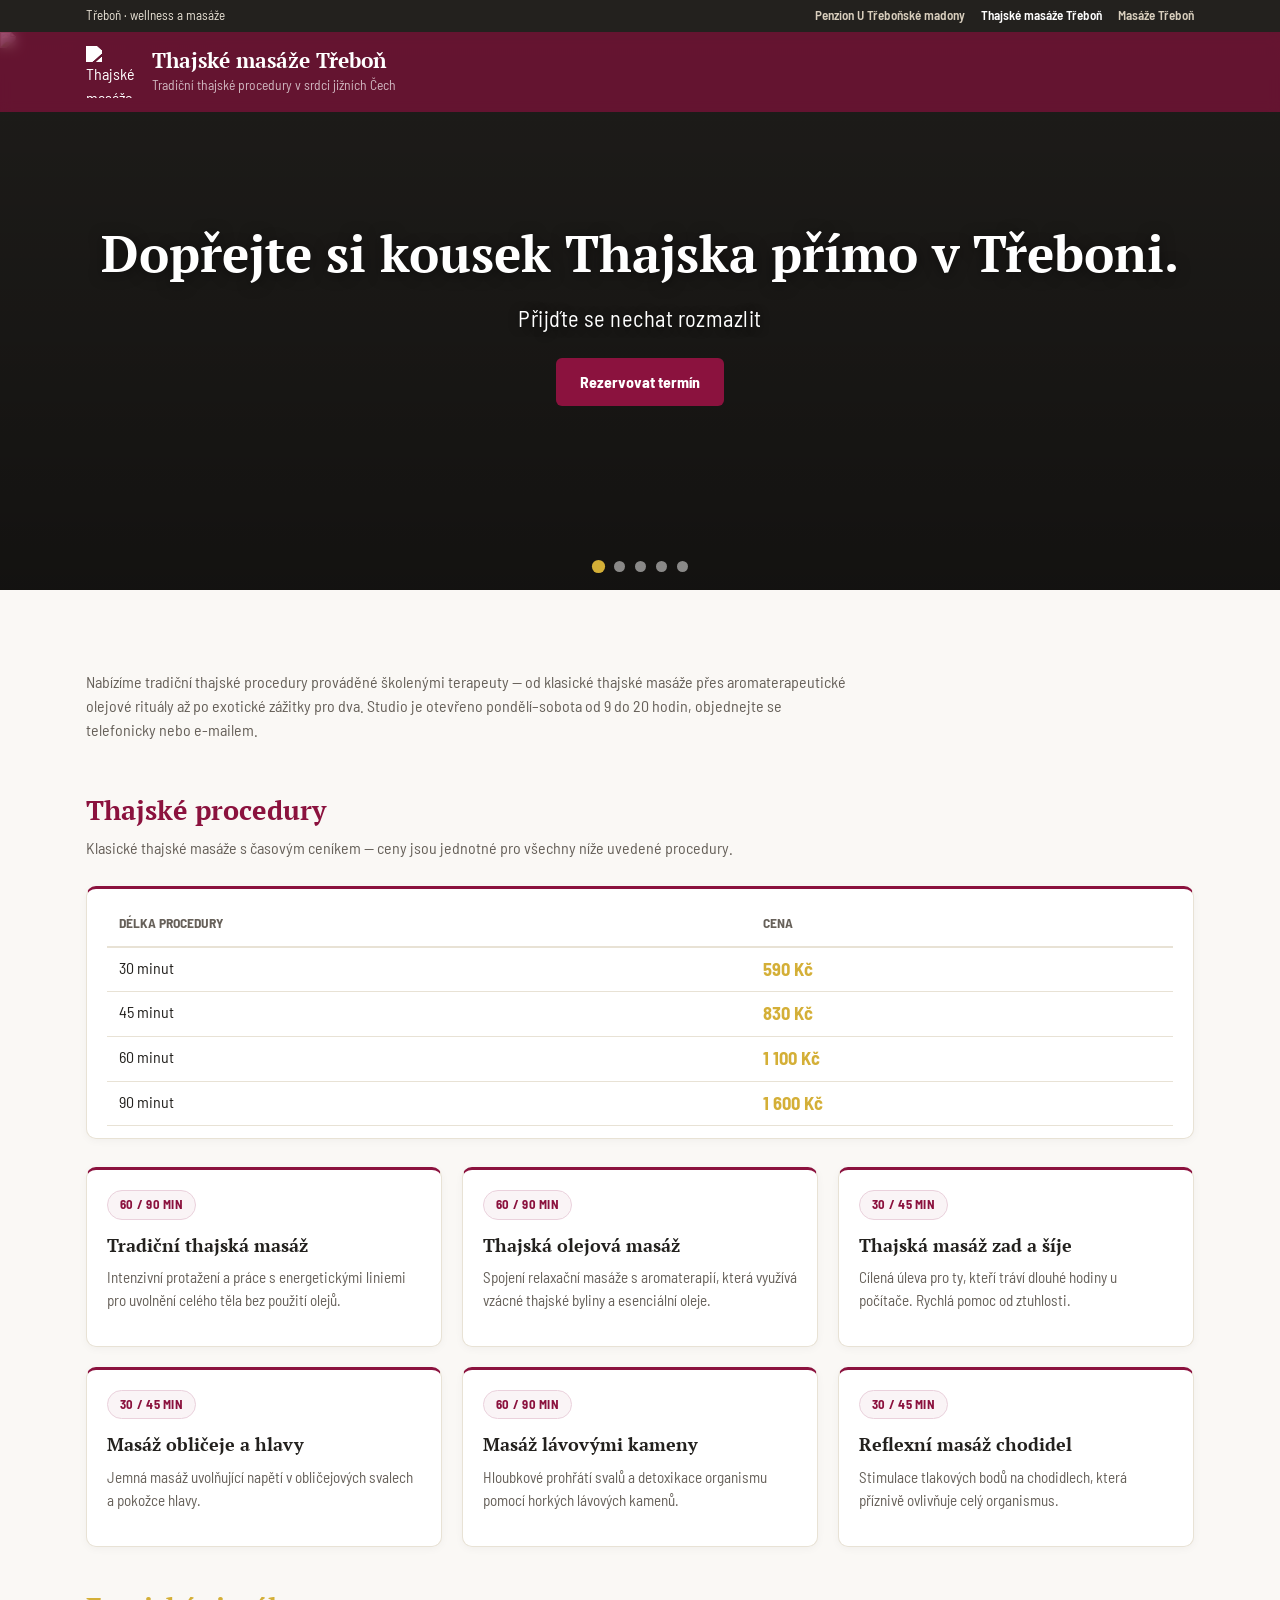
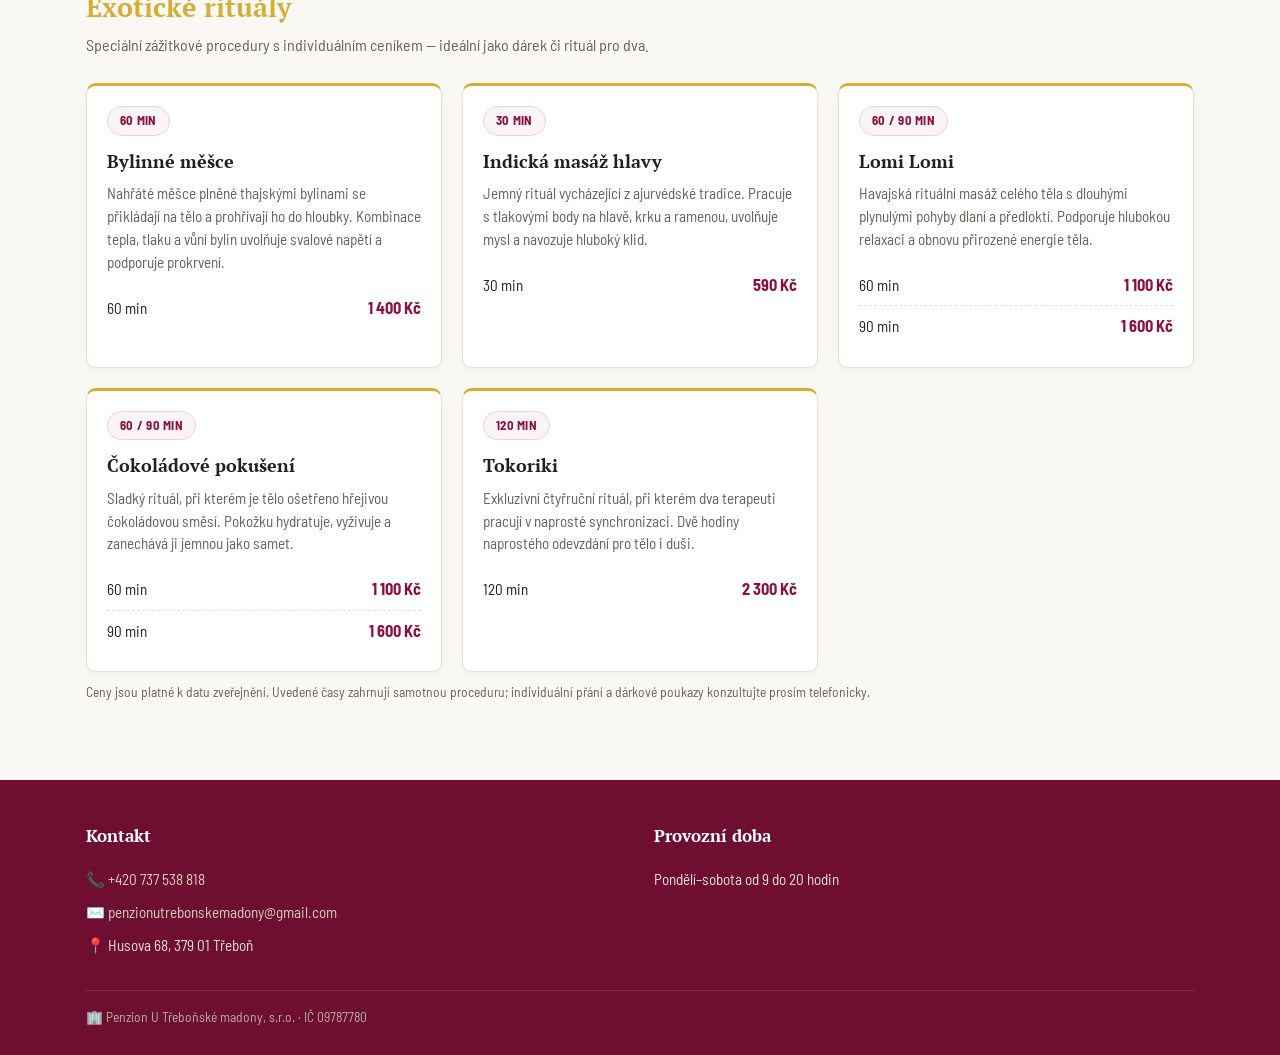
==== commit 1bfd0df0: "STEP-04-REV3: Header opacity 0.55→0.66, blur 12→6px, remove bottom border" ====
--- a/thai/index.html
+++ b/thai/index.html
@@ -18,10 +18,9 @@
     .site-header {
       position: absolute;
       top: 0; left: 0; right: 0; z-index: 10;
-      background-color: rgba(139, 18, 62, 0.92);
-      backdrop-filter: blur(12px);
-      -webkit-backdrop-filter: blur(12px);
-      border-bottom: 1px solid rgba(212, 175, 55, 0.35);
+      background-color: rgba(139, 18, 62, 0.66);
+      backdrop-filter: blur(6px);
+      -webkit-backdrop-filter: blur(6px);
     }
     .header-inner {
       display: flex; align-items: center; gap: 14px;
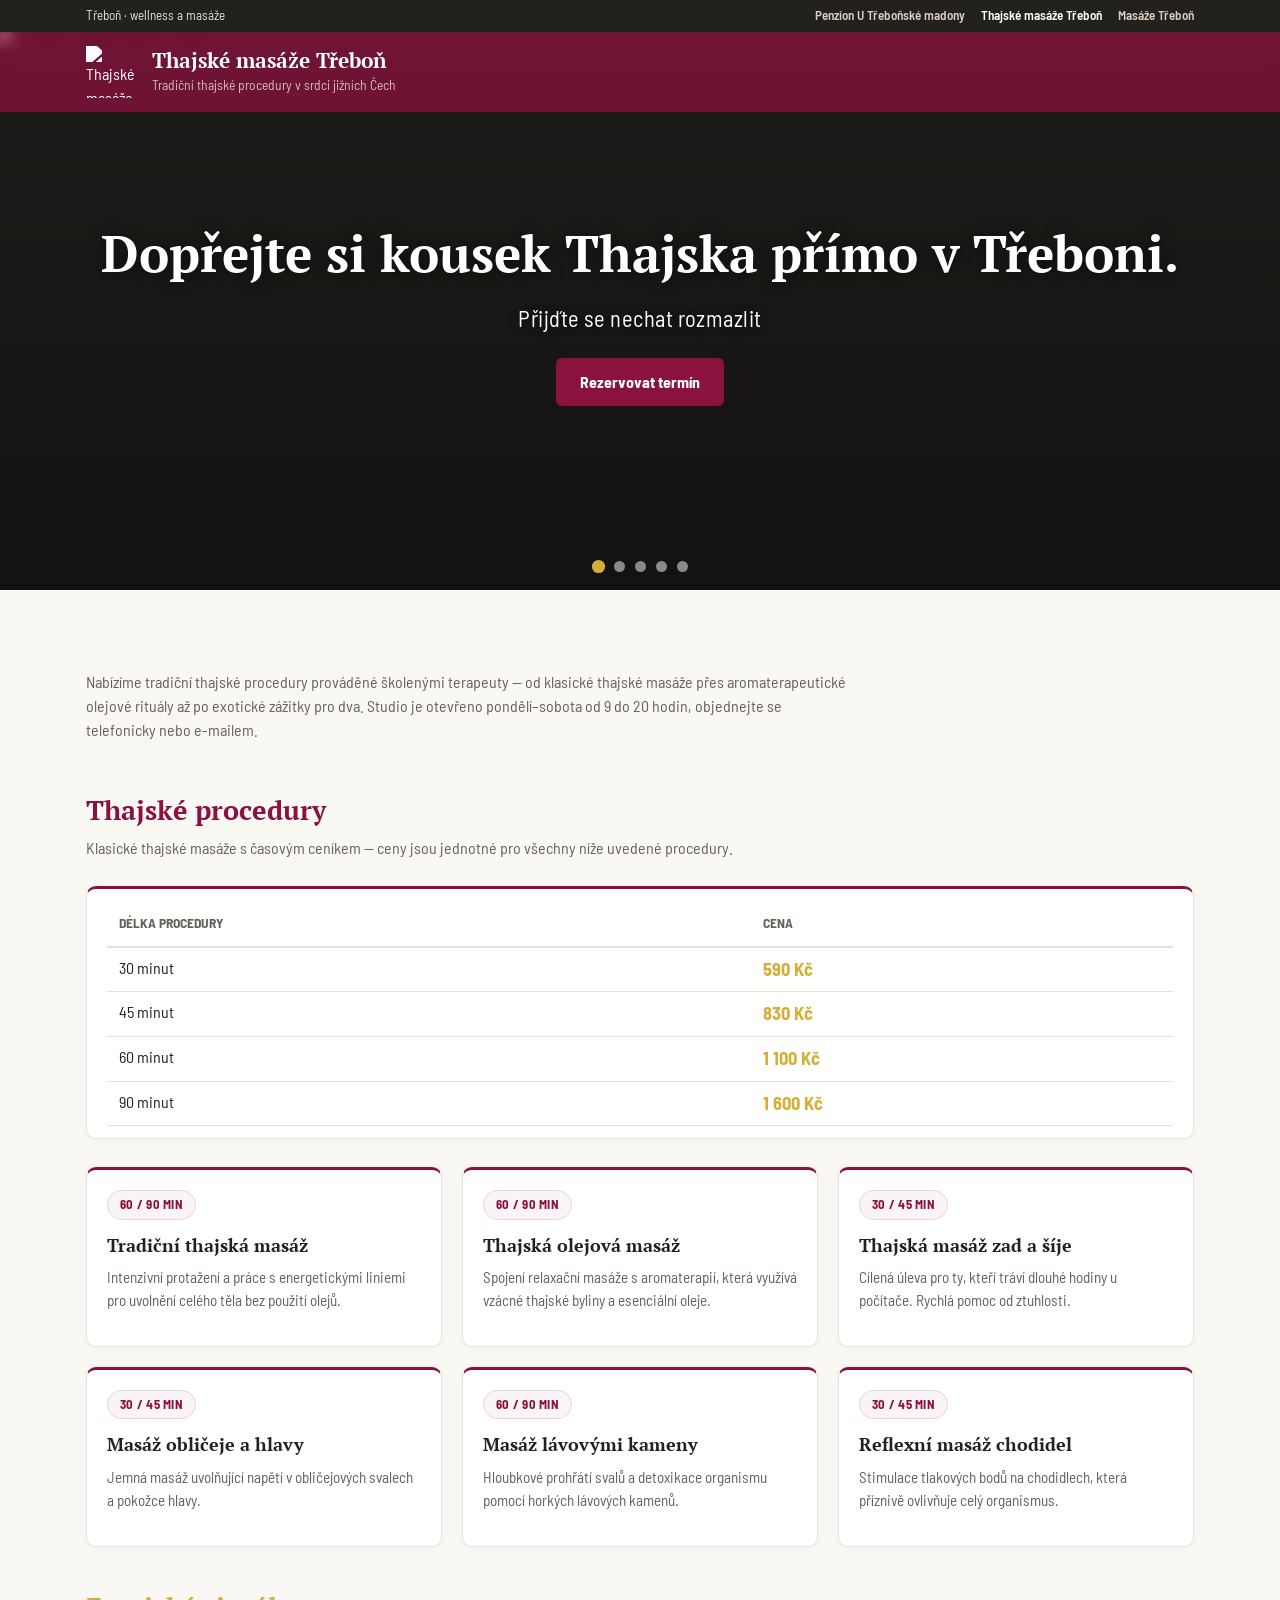
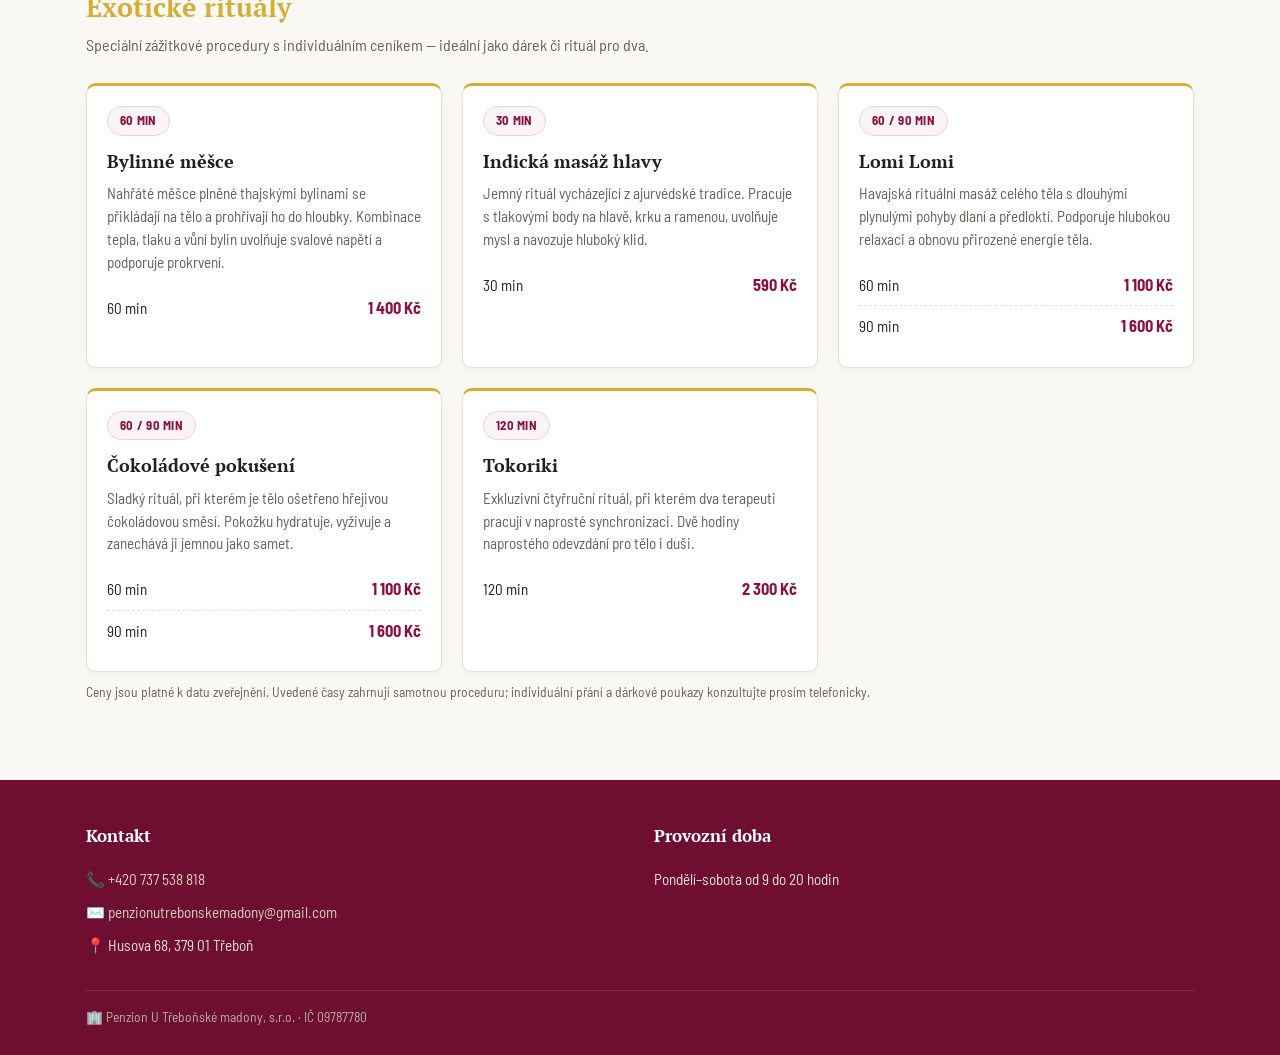
==== commit cb9c99a9: "TUNE: Header opacity 0.66→0.75" ====
--- a/thai/index.html
+++ b/thai/index.html
@@ -18,7 +18,7 @@
     .site-header {
       position: absolute;
       top: 0; left: 0; right: 0; z-index: 10;
-      background-color: rgba(139, 18, 62, 0.66);
+      background-color: rgba(139, 18, 62, 0.75);
       backdrop-filter: blur(6px);
       -webkit-backdrop-filter: blur(6px);
     }
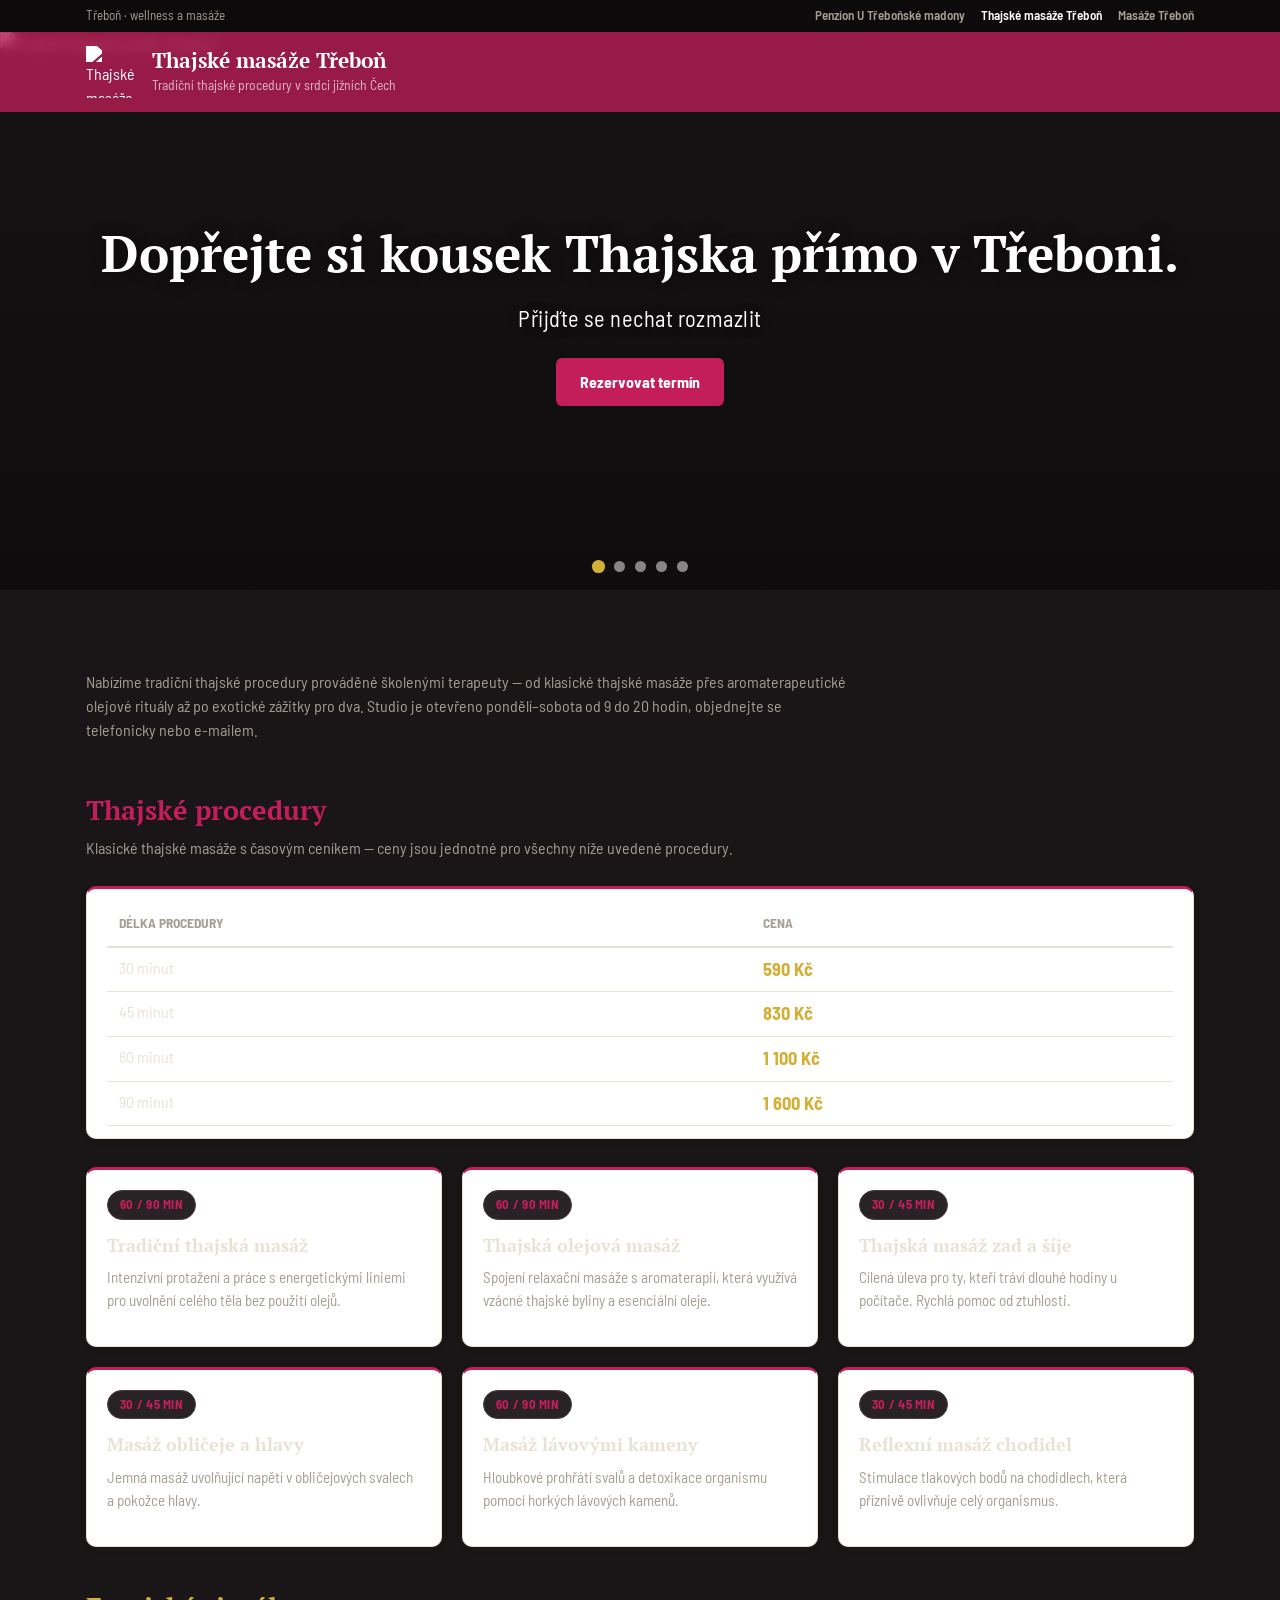
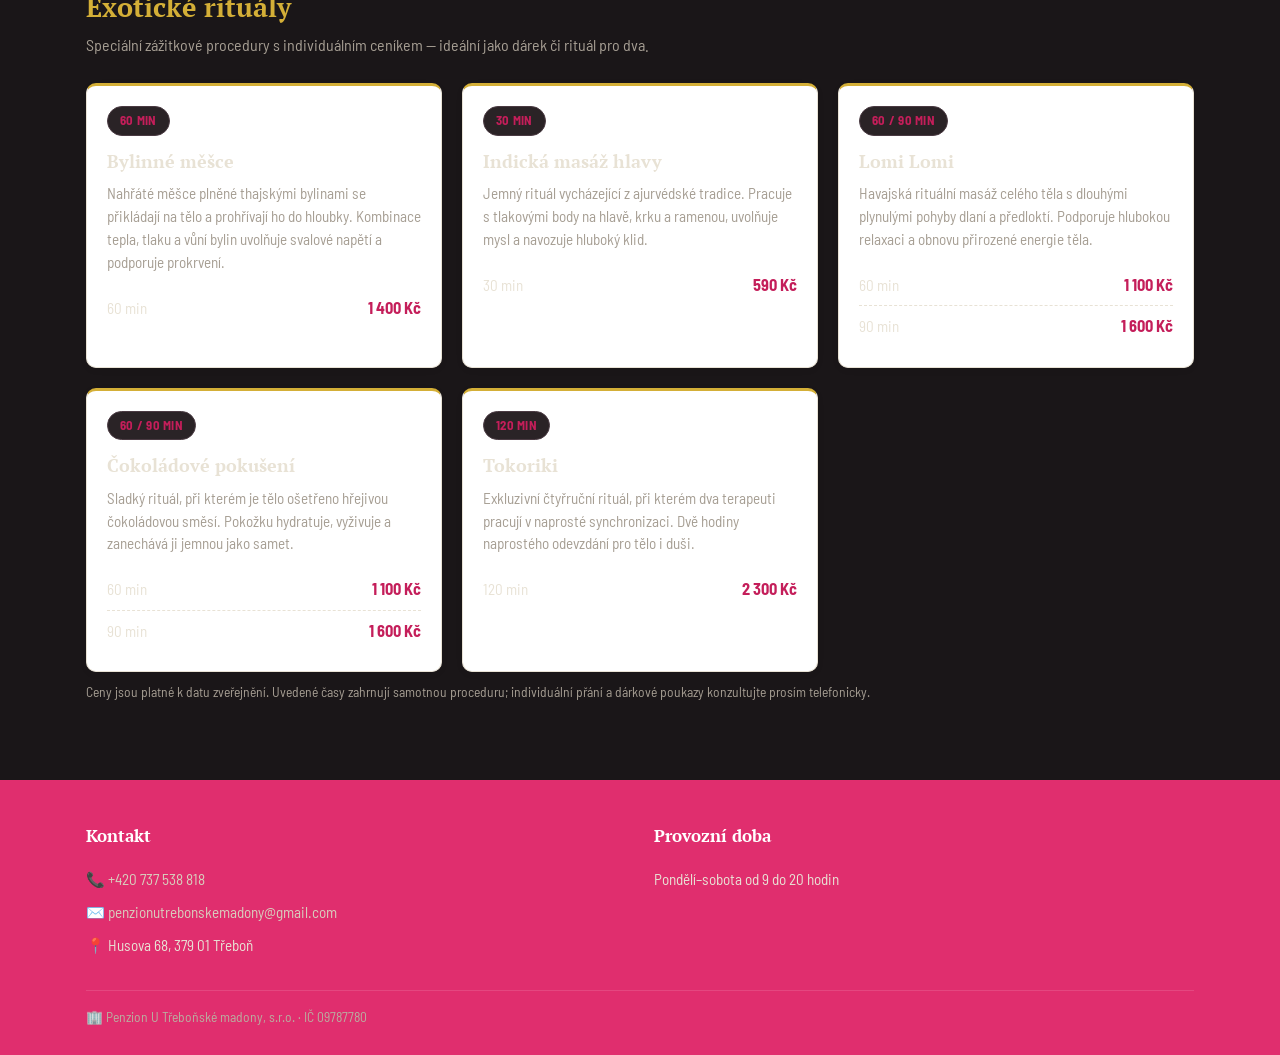
==== commit 8a67b0a8: "STEP-04-DARK: Thai dark theme — warm charcoal bg, brighter ruby, gold-usable, synergy fix" ====
--- a/thai/index.html
+++ b/thai/index.html
@@ -18,7 +18,7 @@
     .site-header {
       position: absolute;
       top: 0; left: 0; right: 0; z-index: 10;
-      background-color: rgba(139, 18, 62, 0.75);
+      background-color: rgba(196, 30, 90, 0.75);
       backdrop-filter: blur(6px);
       -webkit-backdrop-filter: blur(6px);
     }
@@ -41,7 +41,7 @@
       position: relative; overflow: hidden;
       padding-top: 72px;
       height: clamp(340px, 62vh, 580px);
-      background: var(--color-text-dark);
+      background: #1A1618;
     }
     .hero-slides { position: absolute; inset: 0; }
     .hero-slide {
--- a/css/design-system.css
+++ b/css/design-system.css
@@ -98,11 +98,31 @@
   --domain-border: var(--penzion-border);
 }
 [data-site="thai"] {
+  /* Dark base — warm charcoal, not pure black */
+  --color-bg-main: #1A1618;           /* Deep warm charcoal */
+  --color-text-dark: #E8E2D5;         /* Warm cream for body text */
+  --color-text-muted: #A69E93;        /* Muted warm gray */
+
+  /* Adjusted Thai palette for dark backgrounds */
+  --thai-primary: #C41E5A;            /* Brighter ruby (light theme: #8B123E) */
+  --thai-primary-hover: #E02E6E;
+  --thai-secondary: #D4AF37;          /* Gold — now fully usable on dark */
+  --thai-accent-subtle: #8B4A6B;      /* Lighter orchid */
+  --thai-card-bg: #2A2326;            /* Dark card background */
+  --thai-border: #4A3A42;             /* Visible border on dark */
+
+  /* Aliases */
   --domain-primary: var(--thai-primary);
   --domain-primary-hover: var(--thai-primary-hover);
   --domain-secondary: var(--thai-secondary);
   --domain-card-bg: var(--thai-card-bg);
   --domain-border: var(--thai-border);
+
+  /* Fix: synergy bar must stay dark on dark theme */
+  /* design-system.css uses var(--color-text-dark) as synergy-bar BG, */
+  /* which would become cream on dark theme. Override: */
+  --synergy-bar-bg: #0D0A0C;          /* Near-black, darker than main bg */
+  --synergy-bar-text: #A69E93;
 }
 [data-site="masaze"] {
   --domain-primary: var(--masaze-primary);
@@ -372,3 +392,19 @@
   line-height: 1.5;
 }
 h1, h2, h3, h4, h5, h6 { font-family: var(--font-heading); }
+
+/* --- 11. Dark theme synergy bar fix (STEP-04-DARK) --- */
+/* Base .synergy-bar uses var(--color-text-dark) as background, which the
+   thai dark theme redefines as cream. Scoped overrides keep the bar
+   near-black on thai only; light sites are unaffected. */
+[data-site="thai"] .synergy-bar {
+  background-color: var(--synergy-bar-bg);
+  color: var(--synergy-bar-text);
+}
+[data-site="thai"] .synergy-link {
+  color: var(--synergy-bar-text);
+}
+[data-site="thai"] .synergy-link:hover,
+[data-site="thai"] .synergy-link.is-active {
+  color: var(--color-white);
+}
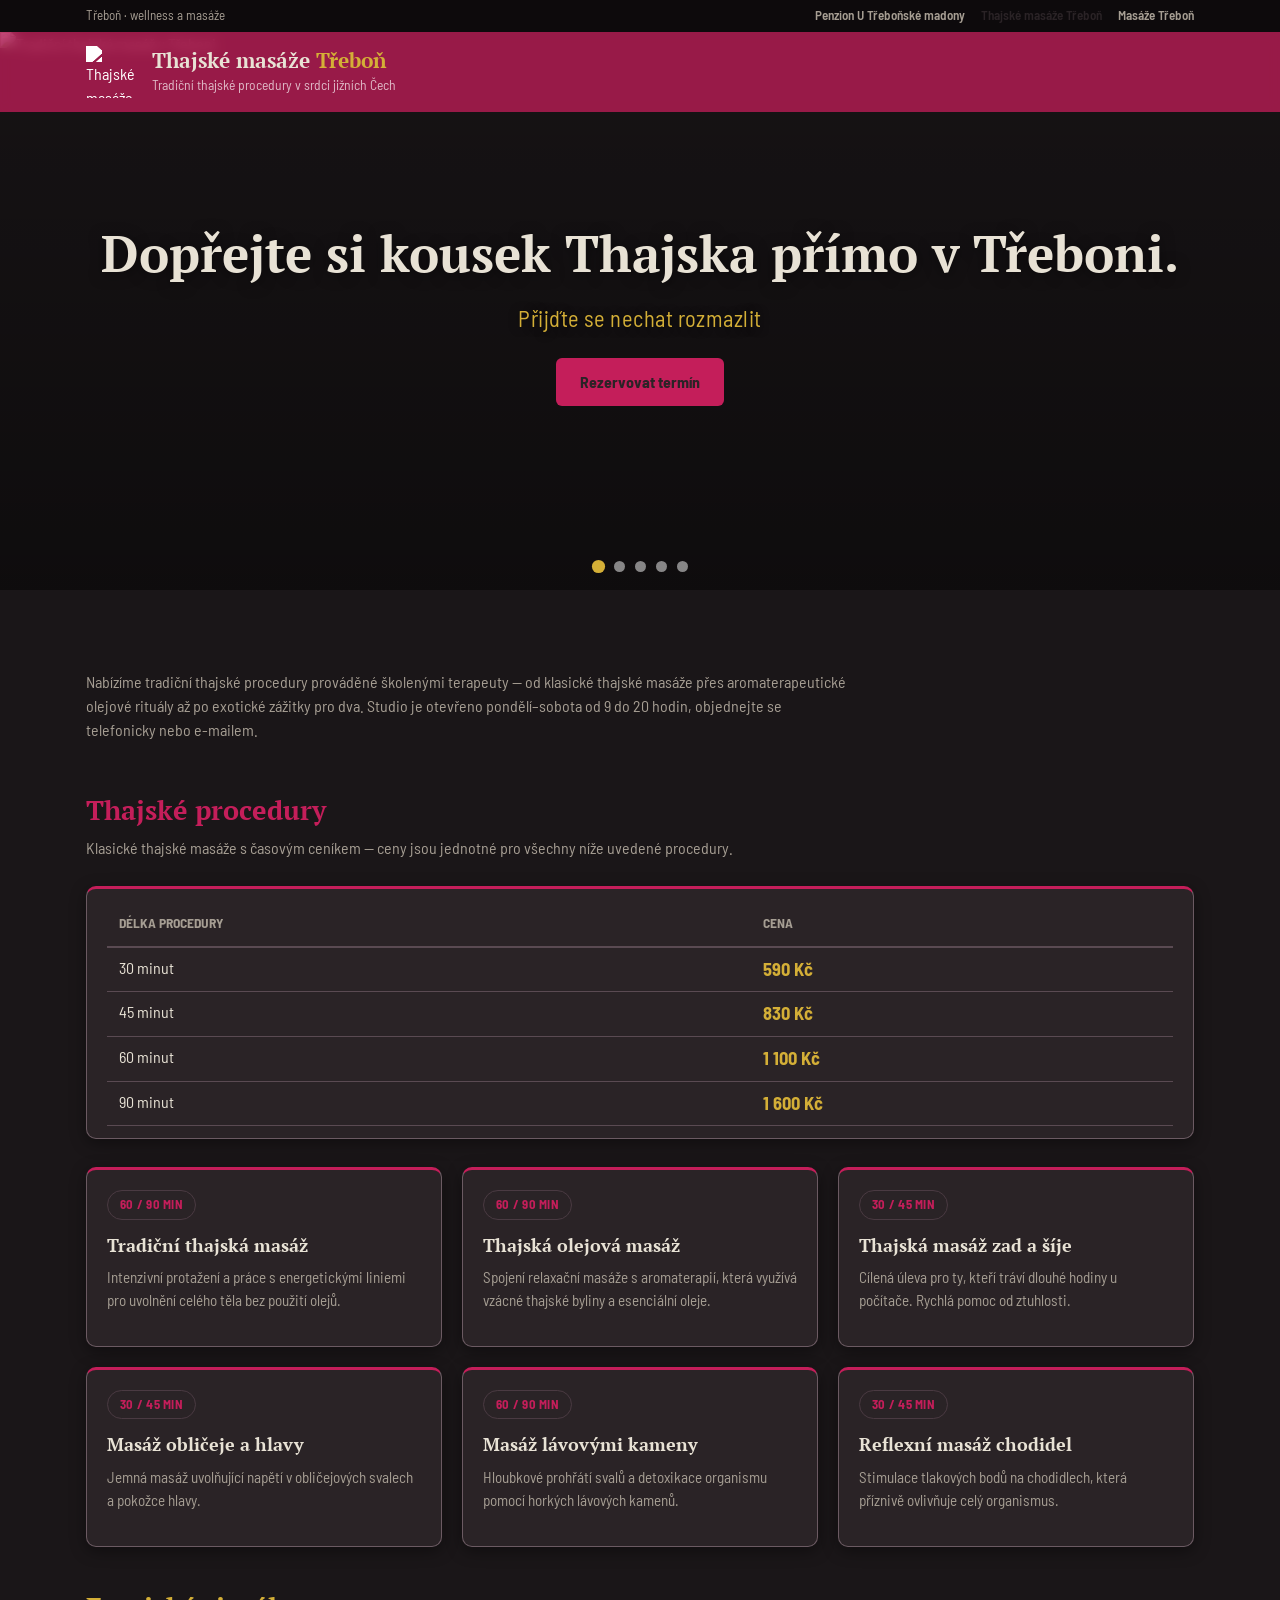
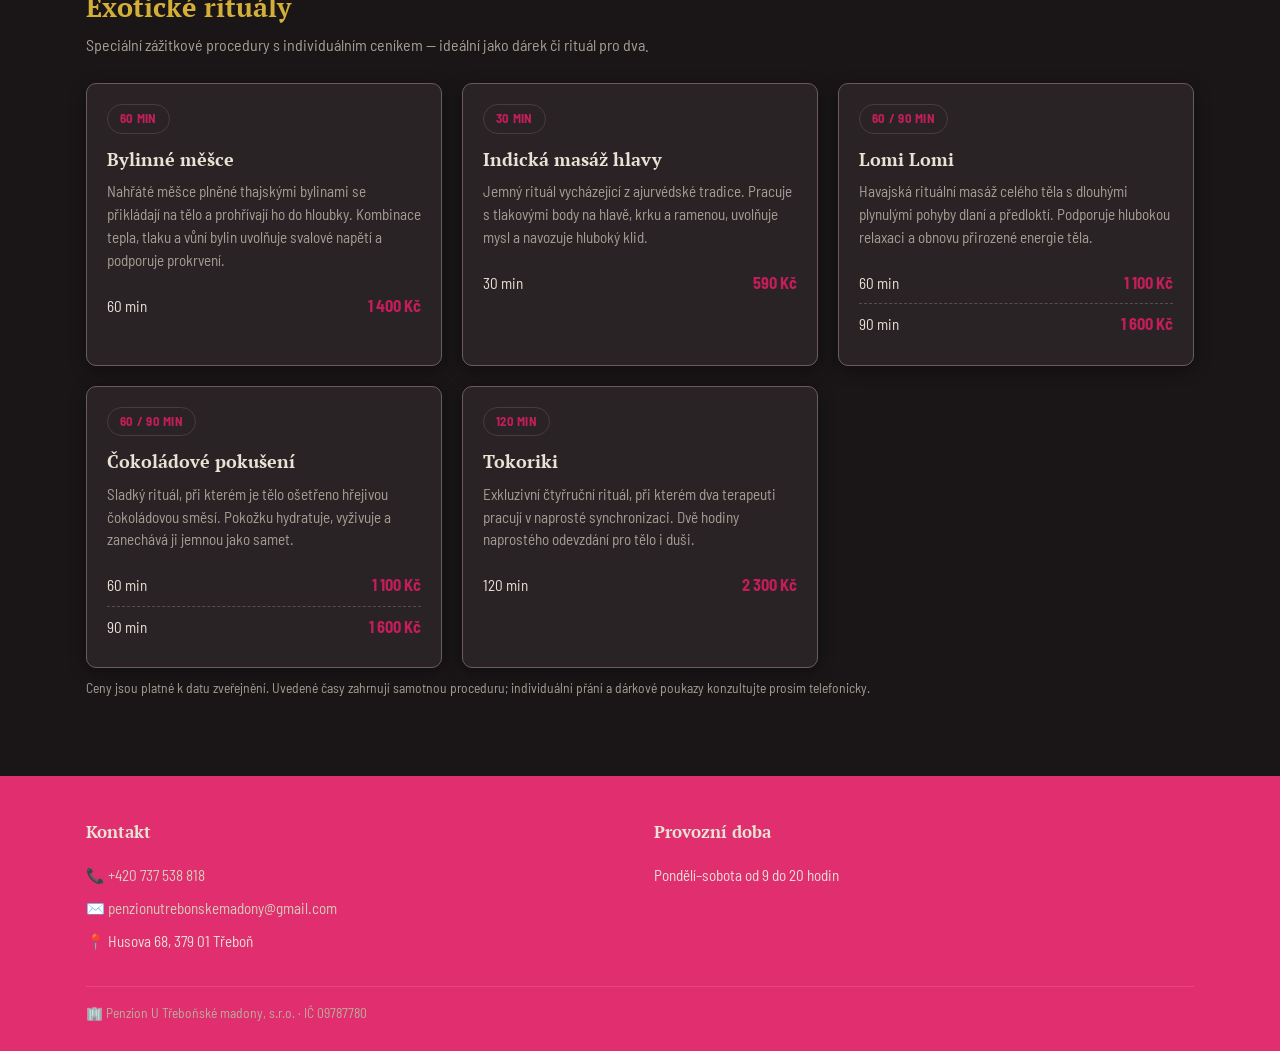
==== commit 899cf8a9: "STEP-04-DARK-REV2: Fix text contrast — cream/gold overrides for header, hero, footer; visible card b" ====
--- a/thai/index.html
+++ b/thai/index.html
@@ -29,9 +29,9 @@
     .header-logo { width: 52px; height: 52px; flex-shrink: 0; filter: brightness(0) invert(1); }
     .header-title {
       font-family: var(--font-heading); font-size: 1.3rem; font-weight: 700;
-      color: var(--color-white); margin: 0; line-height: 1.2;
-    }
-    .header-title span { color: var(--color-white); }
+      color: #E8E2D5; margin: 0; line-height: 1.2;
+    }
+    .header-title span { color: #D4AF37; }
     .header-tagline {
       margin: 2px 0 0; font-size: 0.85rem; color: rgba(255,255,255,0.7);
     }
@@ -53,18 +53,19 @@
     .hero-overlay {
       position: absolute; inset: 0; z-index: 2;
       display: flex; flex-direction: column; align-items: center; justify-content: center;
-      text-align: center; color: var(--color-white);
+      text-align: center; color: #E8E2D5;
       background: linear-gradient(180deg, rgba(0,0,0,0.15) 0%, rgba(0,0,0,0.45) 100%);
       padding: 24px;
     }
     .hero-overlay h1 {
-      color: var(--color-white); margin: 0 0 10px;
+      color: #E8E2D5; margin: 0 0 10px;
       font-size: clamp(2rem, 5vw, 3.2rem);
       text-shadow: 0 2px 14px rgba(0, 0, 0, 0.5);
     }
     .hero-subtitle {
       margin: 0 0 22px; font-size: clamp(1.05rem, 2.4vw, 1.4rem);
       letter-spacing: 0.02em; text-shadow: 0 1px 10px rgba(0, 0, 0, 0.55);
+      color: #D4AF37;
     }
     .hero-dots {
       position: absolute; bottom: 18px; left: 0; right: 0; z-index: 3;
@@ -134,11 +135,11 @@
       background: var(--thai-primary-hover); color: #E8E2D5;
       margin-top: 24px; padding: 44px 0 28px;
     }
-    .site-footer h3 { color: var(--color-white); font-size: 1.05rem; margin: 0 0 14px; }
+    .site-footer h3 { color: #E8E2D5; font-size: 1.05rem; margin: 0 0 14px; }
     .site-footer ul { list-style: none; margin: 0; padding: 0; }
     .site-footer li { padding: 5px 0; font-size: 0.95rem; }
     .site-footer a { color: #D8CEBD; text-decoration: none; }
-    .site-footer a:hover { color: var(--color-white); text-decoration: underline; }
+    .site-footer a:hover { color: #E8E2D5; text-decoration: underline; }
     .footer-grid { display: grid; grid-template-columns: 1fr; gap: 28px; }
     @media (min-width: 768px) { .footer-grid { grid-template-columns: 1fr 1fr; } }
     .footer-bottom {
--- a/css/design-system.css
+++ b/css/design-system.css
@@ -118,9 +118,15 @@
   --domain-card-bg: var(--thai-card-bg);
   --domain-border: var(--thai-border);
 
-  /* Fix: synergy bar must stay dark on dark theme */
-  /* design-system.css uses var(--color-text-dark) as synergy-bar BG, */
-  /* which would become cream on dark theme. Override: */
+  /* Override shared neutrals for dark theme */
+  --color-white: #2A2326;
+  --color-border-light: #5A4A52;
+  --color-border-dark: #5A4A52;
+  --color-error-bg: #3D1F2A;
+  --shadow-sm: 0 2px 8px rgba(0, 0, 0, 0.3);
+  --shadow-md: 0 8px 24px rgba(0, 0, 0, 0.4);
+  --shadow-lg: 0 16px 40px rgba(0, 0, 0, 0.5);
+
   --synergy-bar-bg: #0D0A0C;          /* Near-black, darker than main bg */
   --synergy-bar-text: #A69E93;
 }
@@ -408,3 +414,17 @@
 [data-site="thai"] .synergy-link.is-active {
   color: var(--color-white);
 }
+
+/* Dark theme safety callout overrides */
+[data-site="thai"] .callout-indication {
+  background: #1A2E22;
+  border-color: #2D4A38;
+}
+[data-site="thai"] .callout-contraindication {
+  background: var(--color-error-bg);
+  border-color: #5A2A3A;
+}
+[data-site="thai"] .card {
+  border: 1px solid #6B5A62;
+  box-shadow: 0 4px 16px rgba(0, 0, 0, 0.4);
+}
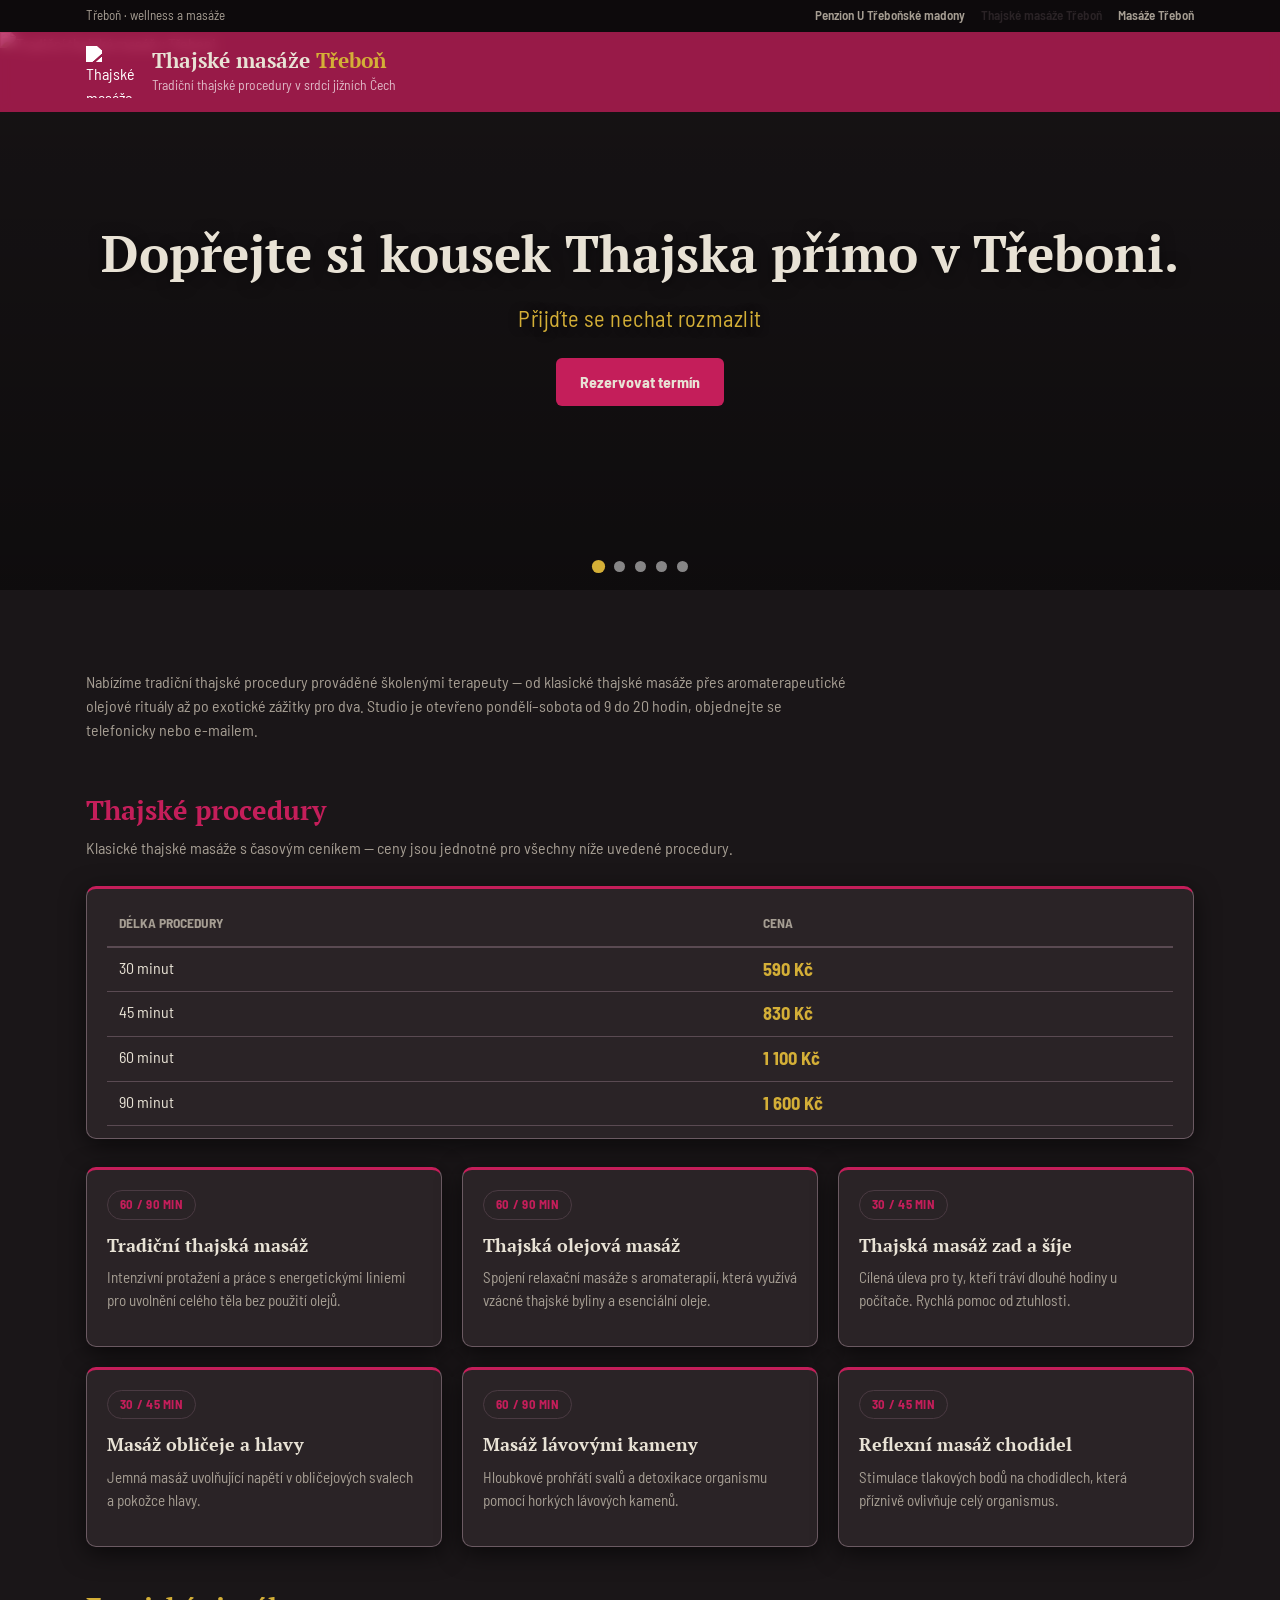
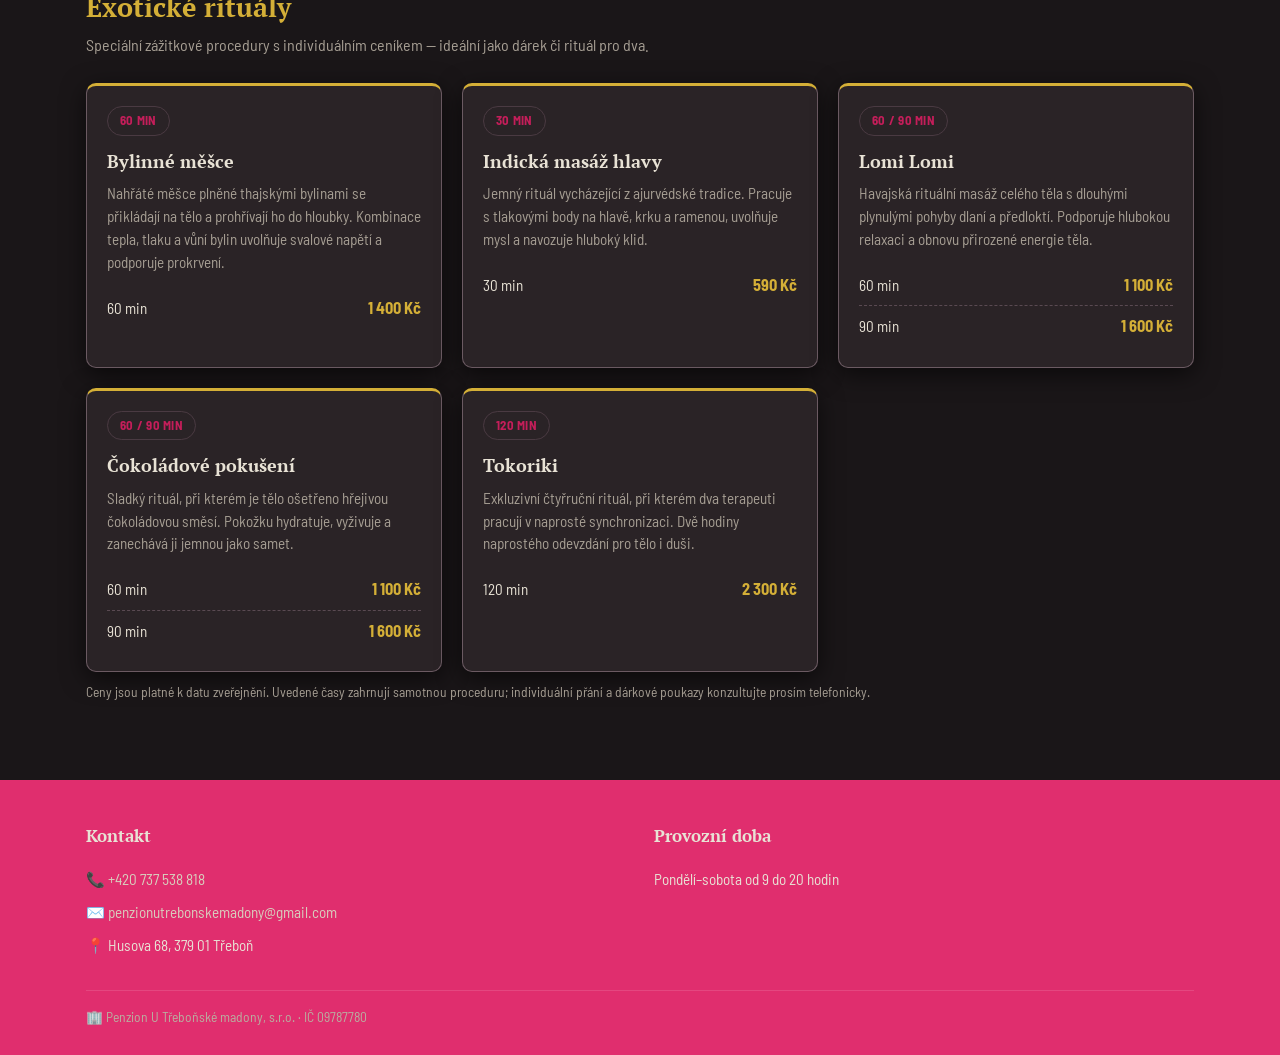
==== commit d386e2ae: "STEP-04-REV4: All prices gold, exotic cards match core border pattern" ====
--- a/thai/index.html
+++ b/thai/index.html
@@ -105,14 +105,14 @@
       font-size: 0.95rem;
     }
     .price-row:last-child { border-bottom: 0; }
-    .price-row strong { color: var(--domain-primary); font-size: 1.02rem; }
+    .price-row strong { color: var(--domain-secondary); font-size: 1.02rem; }
     .price-amount {
       font-family: var(--font-body);
       font-size: 1.15rem;
       font-weight: 700;
       color: var(--domain-secondary);
     }
-    .exotic-card { border-top: 3px solid var(--domain-secondary); }
+    #exotic .exotic-card { border-top: 3px solid var(--domain-secondary); }
     /* Ruby top border for core procedure cards */
     #core .card {
       border-top: 3px solid var(--thai-primary);
--- a/css/design-system.css
+++ b/css/design-system.css
@@ -426,5 +426,16 @@
 }
 [data-site="thai"] .card {
   border: 1px solid #6B5A62;
-  box-shadow: 0 4px 16px rgba(0, 0, 0, 0.4);
-}
+  box-shadow: 0 6px 24px rgba(0, 0, 0, 0.6);
+}
+
+/* --- Thai dark theme: text-on-colored-surface fixes --- */
+[data-site="thai"] .btn-primary {
+  color: #E8E2D5;  /* Warm cream, not the overridden --color-white */
+}
+[data-site="thai"] .badge-primary {
+  color: #E8E2D5;
+}
+[data-site="thai"] .avatar-circle {
+  color: #E8E2D5;
+}
